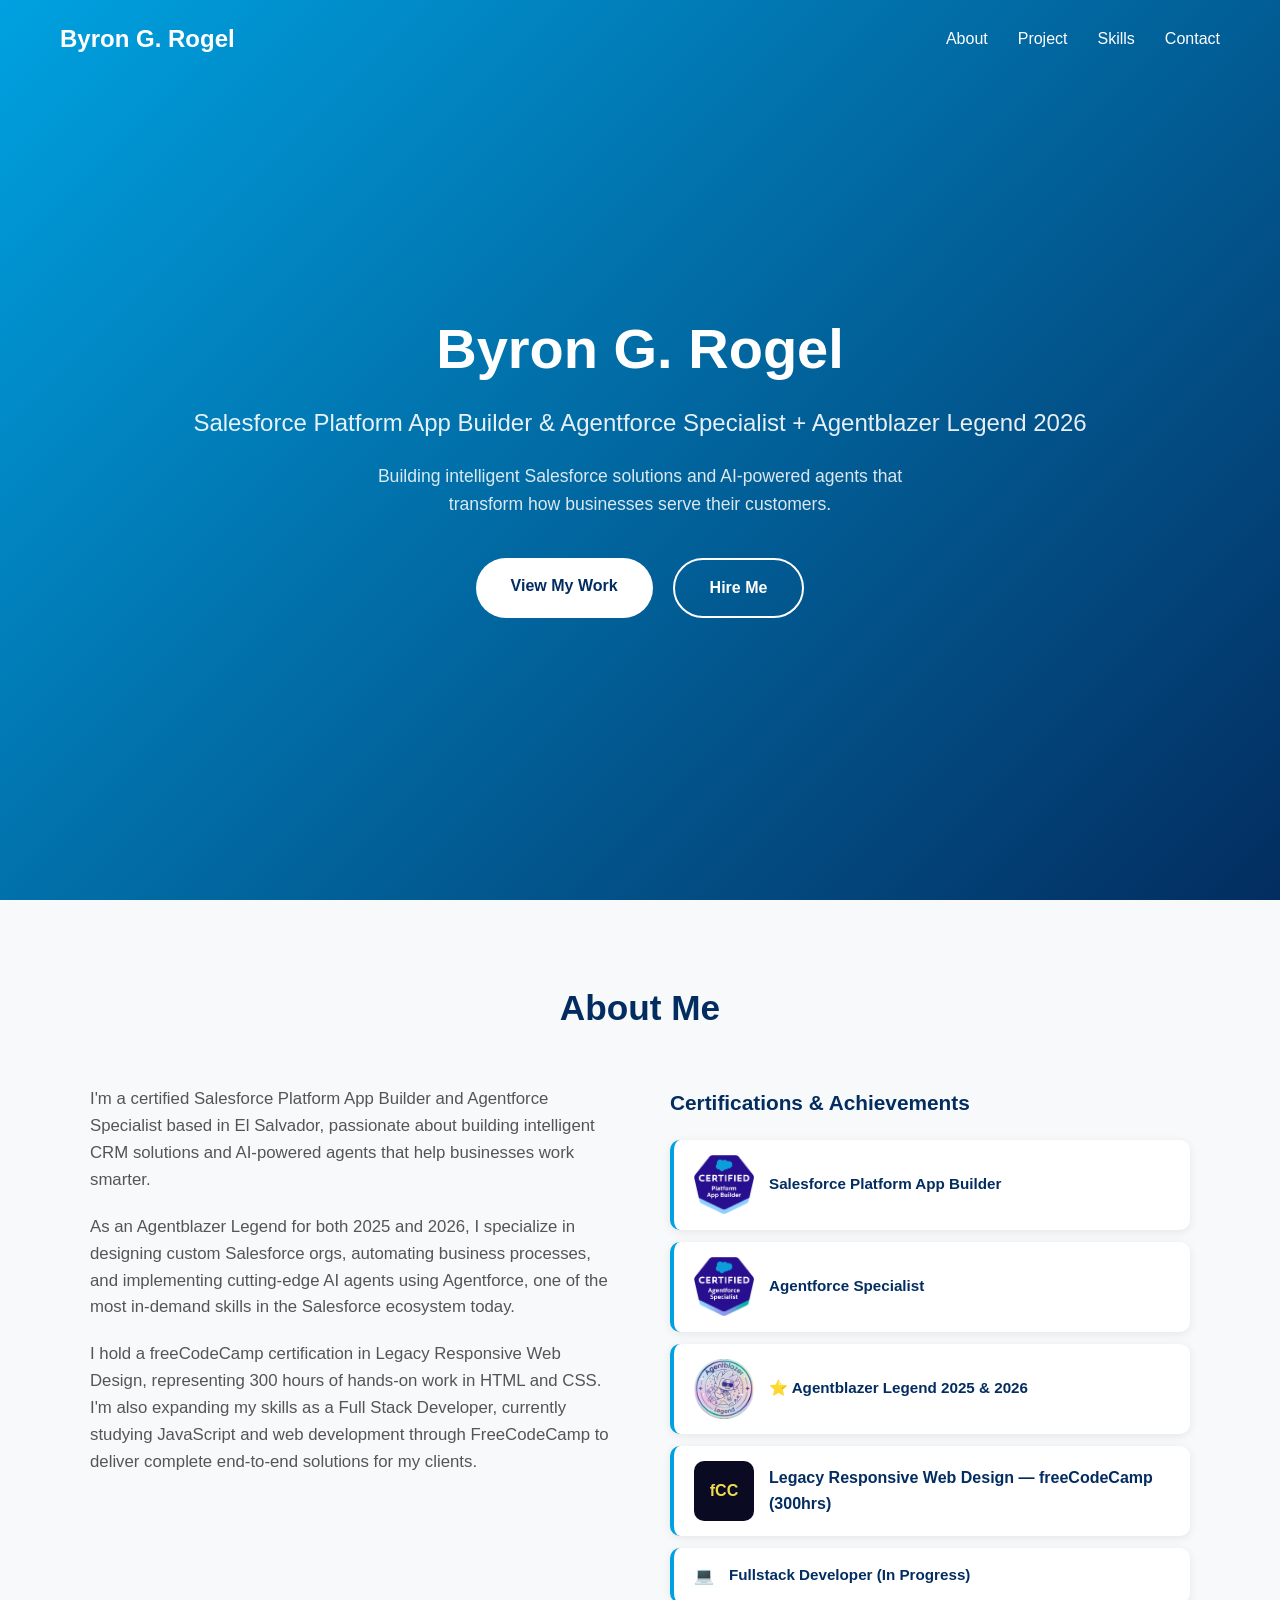
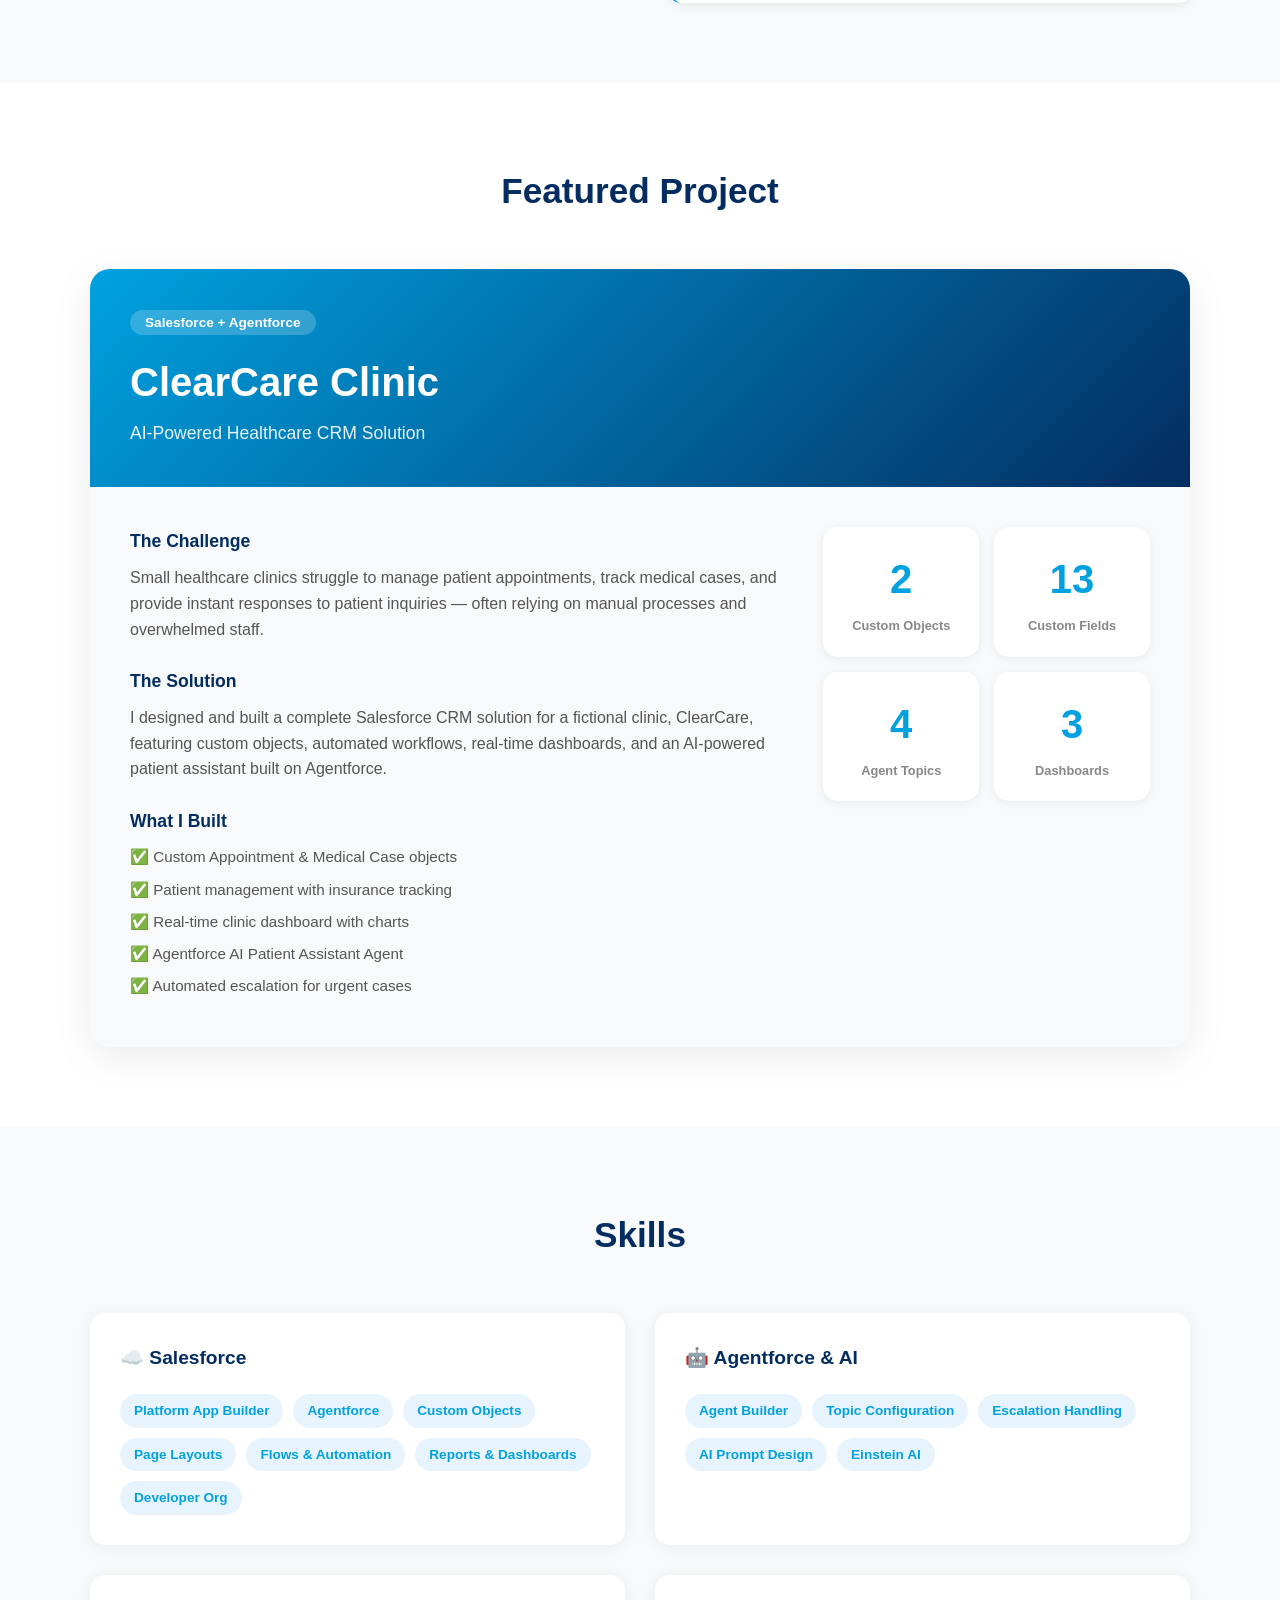
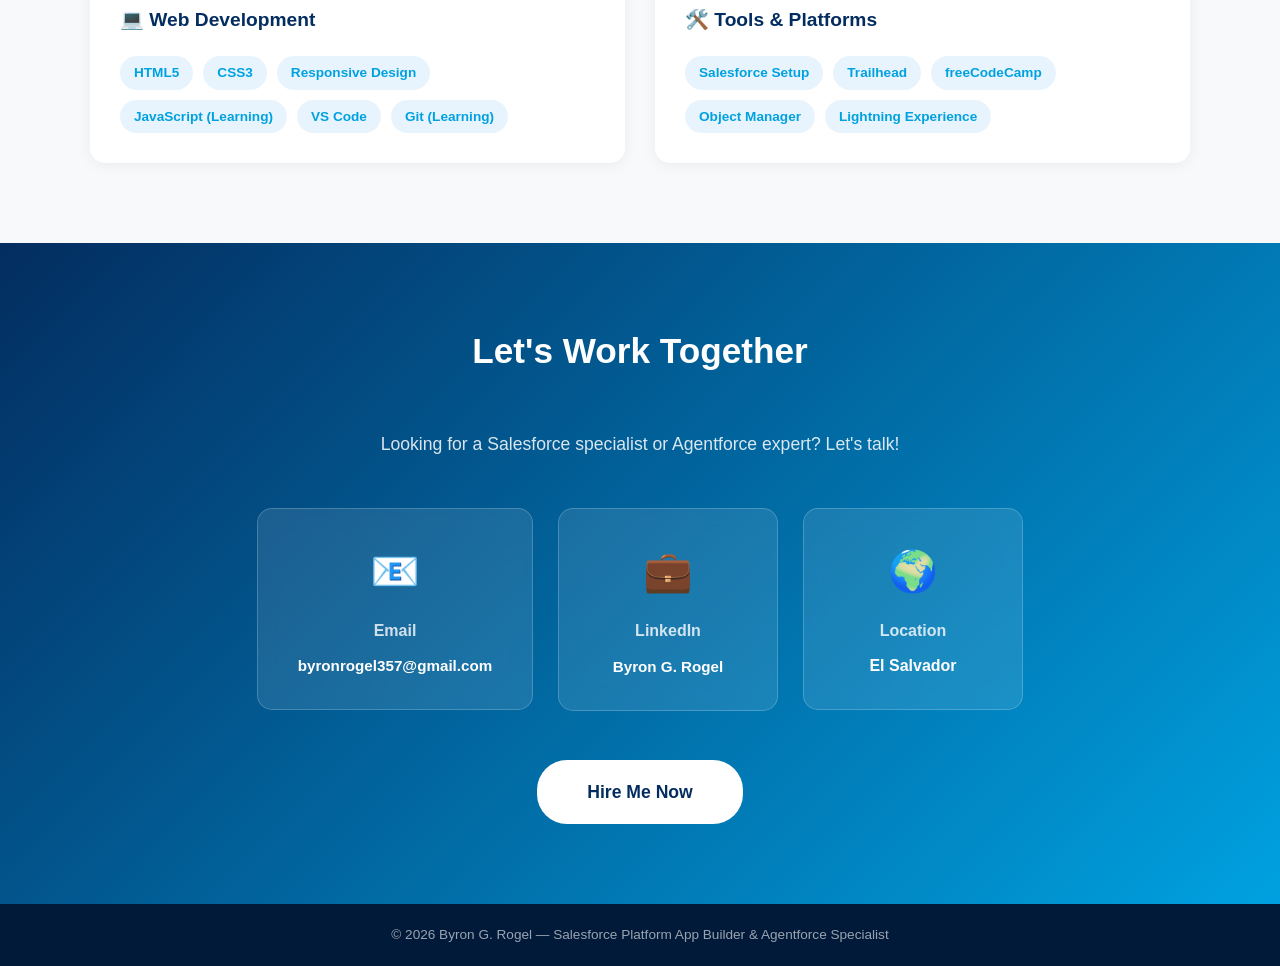
==== index.html @ 797907f8 "Add files via upload" ====
<!DOCTYPE html>
<html lang="en">
<head>
    <meta charset="UTF-8">
    <meta name="viewport" content="width=device-width, initial-scale=1.0">
    <title>Byron G. Rogel | Salesforce Platform App Builder + Agentforce Specialist</title>
    <link rel="stylesheet" href="style.css">
</head>
<body>

<!-- HERO SECTION -->
<section id="hero">
    <nav>
        <div class="logo">Byron G. Rogel</div>
        <ul>
            <li><a href="#about">About</a></li>
            <li><a href="#project">Project</a></li>
            <li><a href="#skills">Skills</a></li>
            <li><a href="#contact">Contact</a></li>
        </ul>
    </nav>
    <div class="hero-content">
        <h1>Byron G. Rogel</h1>
        <h2>Salesforce Platform App Builder & Agentforce Specialist + Agentblazer Legend 2026</h2>
        <p>Building intelligent Salesforce solutions and AI-powered agents that transform how businesses serve their customers.</p>
        <div class="hero-buttons">
            <a href="#project" class="btn-primary">View My Work</a>
            <a href="#contact" class="btn-secondary">Hire Me</a>
        </div>
    </div>
</section>

<!-- ABOUT SECTION -->
<section id="about">
    <div class="about-container">
        <h2 class="section-title">About Me</h2>
        <div class="about-content">
            <div class="about-text">
                <p>I'm a certified Salesforce Platform App Builder and Agentforce Specialist based in El Salvador, passionate about building intelligent CRM solutions and AI-powered agents that help businesses work smarter.</p>
                <p>As an Agentblazer Legend for both 2025 and 2026, I specialize in designing custom Salesforce orgs, automating business processes, and implementing cutting-edge AI agents using Agentforce, one of the most in-demand skills in the Salesforce ecosystem today.</p>
                <p>I hold a freeCodeCamp certification in Legacy Responsive Web Design, representing 300 hours of hands-on work in HTML and CSS. I'm also expanding my skills as a Full Stack Developer, currently studying JavaScript and web development through FreeCodeCamp to deliver complete end-to-end solutions for my clients.</p>
            </div>
            <div class="certifications">
                <h3>Certifications & Achievements</h3>
                <div class="cert-grid">
    <div class="cert-card">
        <img src="cert-app-builder.png" alt="Platform App Builder">
        <span>Salesforce Platform App Builder</span>
    </div>
    <div class="cert-card">
        <img src="cert-agentforce.png" alt="Agentforce Specialist">
        <span>Agentforce Specialist</span>
    </div>
    <div class="cert-card">
        <img src="agentblazer-2026.png" alt="Agentblazer Legend">
        <span>⭐ Agentblazer Legend 2025 & 2026</span>
    </div>
    <div class="cert-card">
        <div class="fcc-badge">fCC</div>
        <a href="https://freecodecamp.org/certification/byronrogel357/responsive-web-design" 
           target="_blank">
            Legacy Responsive Web Design — freeCodeCamp (300hrs)
        </a>
    </div>
    <div class="cert-card">
        💻 <span>Fullstack Developer (In Progress)</span>
    </div>
</div>
                </div>
            </div>
        </div>
    </div>
</section>

<!-- PROJECT SECTION -->
<section id="project">
    <div class="project-container">
        <h2 class="section-title">Featured Project</h2>
        <div class="project-card">
            <div class="project-header">
                <span class="project-tag">Salesforce + Agentforce</span>
                <h3>ClearCare Clinic</h3>
                <p class="project-subtitle">AI-Powered Healthcare CRM Solution</p>
            </div>
            <div class="project-content">
                <div class="project-text">
                    <h4>The Challenge</h4>
                    <p>Small healthcare clinics struggle to manage patient appointments, track medical cases, and provide instant responses to patient inquiries — often relying on manual processes and overwhelmed staff.</p>
                    <h4>The Solution</h4>
                    <p>I designed and built a complete Salesforce CRM solution for a fictional clinic, ClearCare, featuring custom objects, automated workflows, real-time dashboards, and an AI-powered patient assistant built on Agentforce.</p>
                    <h4>What I Built</h4>
                    <ul>
                        <li>✅ Custom Appointment & Medical Case objects</li>
                        <li>✅ Patient management with insurance tracking</li>
                        <li>✅ Real-time clinic dashboard with charts</li>
                        <li>✅ Agentforce AI Patient Assistant Agent</li>
                        <li>✅ Automated escalation for urgent cases</li>
                    </ul>
                </div>
                <div class="project-stats">
                    <div class="stat-card">
                        <span class="stat-number">2</span>
                        <span class="stat-label">Custom Objects</span>
                    </div>
                    <div class="stat-card">
                        <span class="stat-number">13</span>
                        <span class="stat-label">Custom Fields</span>
                    </div>
                    <div class="stat-card">
                        <span class="stat-number">4</span>
                        <span class="stat-label">Agent Topics</span>
                    </div>
                    <div class="stat-card">
                        <span class="stat-number">3</span>
                        <span class="stat-label">Dashboards</span>
                    </div>
                </div>
            </div>
        </div>
    </div>
</section>

<!-- SKILLS SECTION -->
<section id="skills">
    <div class="skills-container">
        <h2 class="section-title">Skills</h2>
        <div class="skills-grid">

            <div class="skill-category">
                <h3>☁️ Salesforce</h3>
                <div class="skill-tags">
                    <span class="skill-tag">Platform App Builder</span>
                    <span class="skill-tag">Agentforce</span>
                    <span class="skill-tag">Custom Objects</span>
                    <span class="skill-tag">Page Layouts</span>
                    <span class="skill-tag">Flows & Automation</span>
                    <span class="skill-tag">Reports & Dashboards</span>
                    <span class="skill-tag">Developer Org</span>
                </div>
            </div>

            <div class="skill-category">
                <h3>🤖 Agentforce & AI</h3>
                <div class="skill-tags">
                    <span class="skill-tag">Agent Builder</span>
                    <span class="skill-tag">Topic Configuration</span>
                    <span class="skill-tag">Escalation Handling</span>
                    <span class="skill-tag">AI Prompt Design</span>
                    <span class="skill-tag">Einstein AI</span>
                </div>
            </div>

            <div class="skill-category">
                <h3>💻 Web Development</h3>
                <div class="skill-tags">
                    <span class="skill-tag">HTML5</span>
                    <span class="skill-tag">CSS3</span>
                    <span class="skill-tag">Responsive Design</span>
                    <span class="skill-tag">JavaScript (Learning)</span>
                    <span class="skill-tag">VS Code</span>
                    <span class="skill-tag">Git (Learning)</span>
                </div>
            </div>

            <div class="skill-category">
                <h3>🛠️ Tools & Platforms</h3>
                <div class="skill-tags">
                    <span class="skill-tag">Salesforce Setup</span>
                    <span class="skill-tag">Trailhead</span>
                    <span class="skill-tag">freeCodeCamp</span>
                    <span class="skill-tag">Object Manager</span>
                    <span class="skill-tag">Lightning Experience</span>
                </div>
            </div>

        </div>
    </div>
</section>

<!-- CONTACT SECTION -->
<section id="contact">
    <div class="contact-container">
        <h2 class="section-title" style="color: white;">Let's Work Together</h2>
        <p class="contact-subtitle">Looking for a Salesforce specialist or Agentforce expert? Let's talk!</p>
        <div class="contact-cards">

            <div class="contact-card">
                <div class="contact-icon">📧</div>
                <h3>Email</h3>
                <a href="mailto:byronrogel357@gmail.com">byronrogel357@gmail.com</a>
            </div>

            <div class="contact-card">
                <div class="contact-icon">💼</div>
                <h3>LinkedIn</h3>
                <a href="https://www.linkedin.com/in/byron-r-0b7a44190" target="_blank">Byron G. Rogel</a>
            </div>

            <div class="contact-card">
                <div class="contact-icon">🌍</div>
                <h3>Location</h3>
                <p>El Salvador</p>
            </div>

        </div>
        <a href="mailto:byronrogel357@gmail.com" class="contact-btn">Hire Me Now</a>
    </div>
</section>

<!-- FOOTER -->
<footer>
    <p>© 2026 Byron G. Rogel — Salesforce Platform App Builder & Agentforce Specialist</p>
</footer>

</body>
</html>
---- style.css ----
* {
            margin: 0;
            padding: 0;
            box-sizing: border-box;
        }
        body {
            font-family: 'Segoe UI', Tahoma, Geneva, Verdana, sans-serif;
            color: #333;
            line-height: 1.6;
        }
        /* HERO */
        #hero {
            background: linear-gradient(135deg, #00A1E0 0%, #032D60 100%);
            min-height: 100vh;
            color: white;
        }
        nav {
            display: flex;
            justify-content: space-between;
            align-items: center;
            padding: 20px 60px;
        }
        .logo {
            font-size: 1.5rem;
            font-weight: 700;
            color: white;
        }
        nav ul {
            display: flex;
            list-style: none;
            gap: 30px;
        }
        nav ul a {
            color: white;
            text-decoration: none;
            font-weight: 500;
            transition: opacity 0.3s;
        }
        nav ul a:hover {
            opacity: 0.7;
        }
        .hero-content {
            display: flex;
            flex-direction: column;
            align-items: center;
            justify-content: center;
            min-height: 85vh;
            text-align: center;
            padding: 0 20px;
        }
        .hero-content h1 {
            font-size: 3.5rem;
            font-weight: 800;
            margin-bottom: 10px;
        }
        .hero-content h2 {
            font-size: 1.5rem;
            font-weight: 400;
            margin-bottom: 20px;
            opacity: 0.9;
        }
        .hero-content p {
            font-size: 1.1rem;
            max-width: 600px;
            margin-bottom: 40px;
            opacity: 0.85;
        }
        .hero-buttons {
            display: flex;
            gap: 20px;
        }
        .btn-primary {
            background: white;
            color: #032D60;
            padding: 15px 35px;
            border-radius: 30px;
            text-decoration: none;
            font-weight: 700;
            transition: transform 0.3s;
        }
        .btn-primary:hover {
            transform: scale(1.05);
        }
        .btn-secondary {
            background: transparent;
            color: white;
            padding: 15px 35px;
            border-radius: 30px;
            text-decoration: none;
            font-weight: 700;
            border: 2px solid white;
            transition: transform 0.3s;
        }
        .btn-secondary:hover {
            transform: scale(1.05);
        }

        /* ABOUT */
        #about {
            padding: 80px 60px;
            background: #f8f9fa;
        }
        .section-title {
            font-size: 2.2rem;
            font-weight: 800;
            color: #032D60;
            text-align: center;
            margin-bottom: 50px;
        }
        .about-content {
            display: flex;
            gap: 60px;
            max-width: 1100px;
            margin: 0 auto;
        }
        .about-text {
            flex: 1;
        }
        .about-text p {
            margin-bottom: 20px;
            font-size: 1.05rem;
            color: #555;
        }
        .certifications {
            flex: 1;
        }
        .certifications h3 {
            font-size: 1.3rem;
            color: #032D60;
            margin-bottom: 20px;
            font-weight: 700;
        }
        .cert-grid {
            display: flex;
            flex-direction: column;
            gap: 12px;
        }
        .cert-card {
            background: white;
            padding: 15px 20px;
            border-radius: 10px;
            font-weight: 600;
            color: #032D60;
            box-shadow: 0 2px 10px rgba(0,0,0,0.08);
            border-left: 4px solid #00A1E0;
            display: flex;
            align-items: center;
            gap: 15px;
        }
        .cert-card img {
            width: 60px;
            height: 60px;
            object-fit: contain;
        }
        .cert-card span {
            font-size: 0.95rem;
        }

        .fcc-badge {
            background: #0a0a23;
            color: #f0db4f;
            font-weight: 900;
            font-size: 1rem;
            width: 60px;
            height: 60px;
            border-radius: 10px;
            display: flex;
            align-items: center;
            justify-content: center;
            flex-shrink: 0;
        }
        .cert-card a {
            color: #032D60;
            font-weight: 600;
            text-decoration: none;
        }
        .cert-card a:hover {
            color: #00A1E0;
            text-decoration: underline;
        }

        /* PROJECT */
        #project {
            padding: 80px 60px;
            background: white;
        }
        .project-container {
            max-width: 1100px;
            margin: 0 auto;
        }
        .project-card {
            background: #f8f9fa;
            border-radius: 20px;
            overflow: hidden;
            box-shadow: 0 10px 40px rgba(0,0,0,0.08);
        }
        .project-header {
            background: linear-gradient(135deg, #00A1E0 0%, #032D60 100%);
            padding: 40px;
            color: white;
        }
        .project-tag {
            background: rgba(255,255,255,0.2);
            padding: 5px 15px;
            border-radius: 20px;
            font-size: 0.85rem;
            font-weight: 600;
        }
        .project-header h3 {
            font-size: 2.5rem;
            font-weight: 800;
            margin-top: 15px;
        }
        .project-subtitle {
            font-size: 1.1rem;
            opacity: 0.9;
            margin-top: 5px;
        }
        .project-content {
            display: flex;
            gap: 40px;
            padding: 40px;
        }
        .project-text {
            flex: 2;
        }
        .project-text h4 {
            color: #032D60;
            font-size: 1.1rem;
            font-weight: 700;
            margin-bottom: 10px;
            margin-top: 25px;
        }
        .project-text h4:first-child {
            margin-top: 0;
        }
        .project-text p {
            color: #555;
            margin-bottom: 10px;
        }
        .project-text ul {
            list-style: none;
            padding: 0;
        }
        .project-text ul li {
            color: #555;
            margin-bottom: 8px;
            font-size: 0.95rem;
        }
        .project-stats {
            flex: 1;
            display: grid;
            grid-template-columns: 1fr 1fr;
            gap: 15px;
            align-content: start;
        }
        .stat-card {
            background: white;
            border-radius: 15px;
            padding: 20px;
            text-align: center;
            box-shadow: 0 2px 10px rgba(0,0,0,0.06);
            display: flex;
            flex-direction: column;
        }
        .stat-number {
            font-size: 2.5rem;
            font-weight: 800;
            color: #00A1E0;
        }
        .stat-label {
            font-size: 0.8rem;
            color: #888;
            font-weight: 600;
            margin-top: 5px;
        }

        /* SKILLS */
#skills {
    padding: 80px 60px;
    background: #f8f9fa;
}
.skills-container {
    max-width: 1100px;
    margin: 0 auto;
}
.skills-grid {
    display: grid;
    grid-template-columns: 1fr 1fr;
    gap: 30px;
}
.skill-category {
    background: white;
    border-radius: 15px;
    padding: 30px;
    box-shadow: 0 2px 15px rgba(0,0,0,0.06);
}
.skill-category h3 {
    font-size: 1.2rem;
    color: #032D60;
    font-weight: 700;
    margin-bottom: 20px;
}
.skill-tags {
    display: flex;
    flex-wrap: wrap;
    gap: 10px;
}
.skill-tag {
    background: #e8f4fd;
    color: #00A1E0;
    padding: 6px 14px;
    border-radius: 20px;
    font-size: 0.85rem;
    font-weight: 600;
}

/* CONTACT */
#contact {
    padding: 80px 60px;
    background: linear-gradient(135deg, #032D60 0%, #00A1E0 100%);
    text-align: center;
}
.contact-container {
    max-width: 900px;
    margin: 0 auto;
}
.contact-subtitle {
    color: rgba(255,255,255,0.85);
    font-size: 1.1rem;
    margin-bottom: 50px;
}
.contact-cards {
    display: flex;
    gap: 25px;
    justify-content: center;
    margin-bottom: 50px;
    flex-wrap: wrap;
}
.contact-card {
    background: rgba(255,255,255,0.1);
    border-radius: 15px;
    padding: 30px 40px;
    color: white;
    min-width: 220px;
    backdrop-filter: blur(10px);
    border: 1px solid rgba(255,255,255,0.2);
}
.contact-icon {
    font-size: 2.5rem;
    margin-bottom: 15px;
}
.contact-card h3 {
    font-size: 1rem;
    font-weight: 700;
    margin-bottom: 10px;
    opacity: 0.8;
}
.contact-card a {
    color: white;
    text-decoration: none;
    font-weight: 600;
    font-size: 0.95rem;
}
.contact-card a:hover {
    text-decoration: underline;
}
.contact-card p {
    color: white;
    font-weight: 600;
}
.contact-btn {
    background: white;
    color: #032D60;
    padding: 18px 50px;
    border-radius: 30px;
    text-decoration: none;
    font-weight: 800;
    font-size: 1.1rem;
    transition: transform 0.3s;
    display: inline-block;
}
.contact-btn:hover {
    transform: scale(1.05);
}

/* FOOTER */
footer {
    background: #021a3a;
    color: rgba(255,255,255,0.6);
    text-align: center;
    padding: 20px;
    font-size: 0.85rem;
}
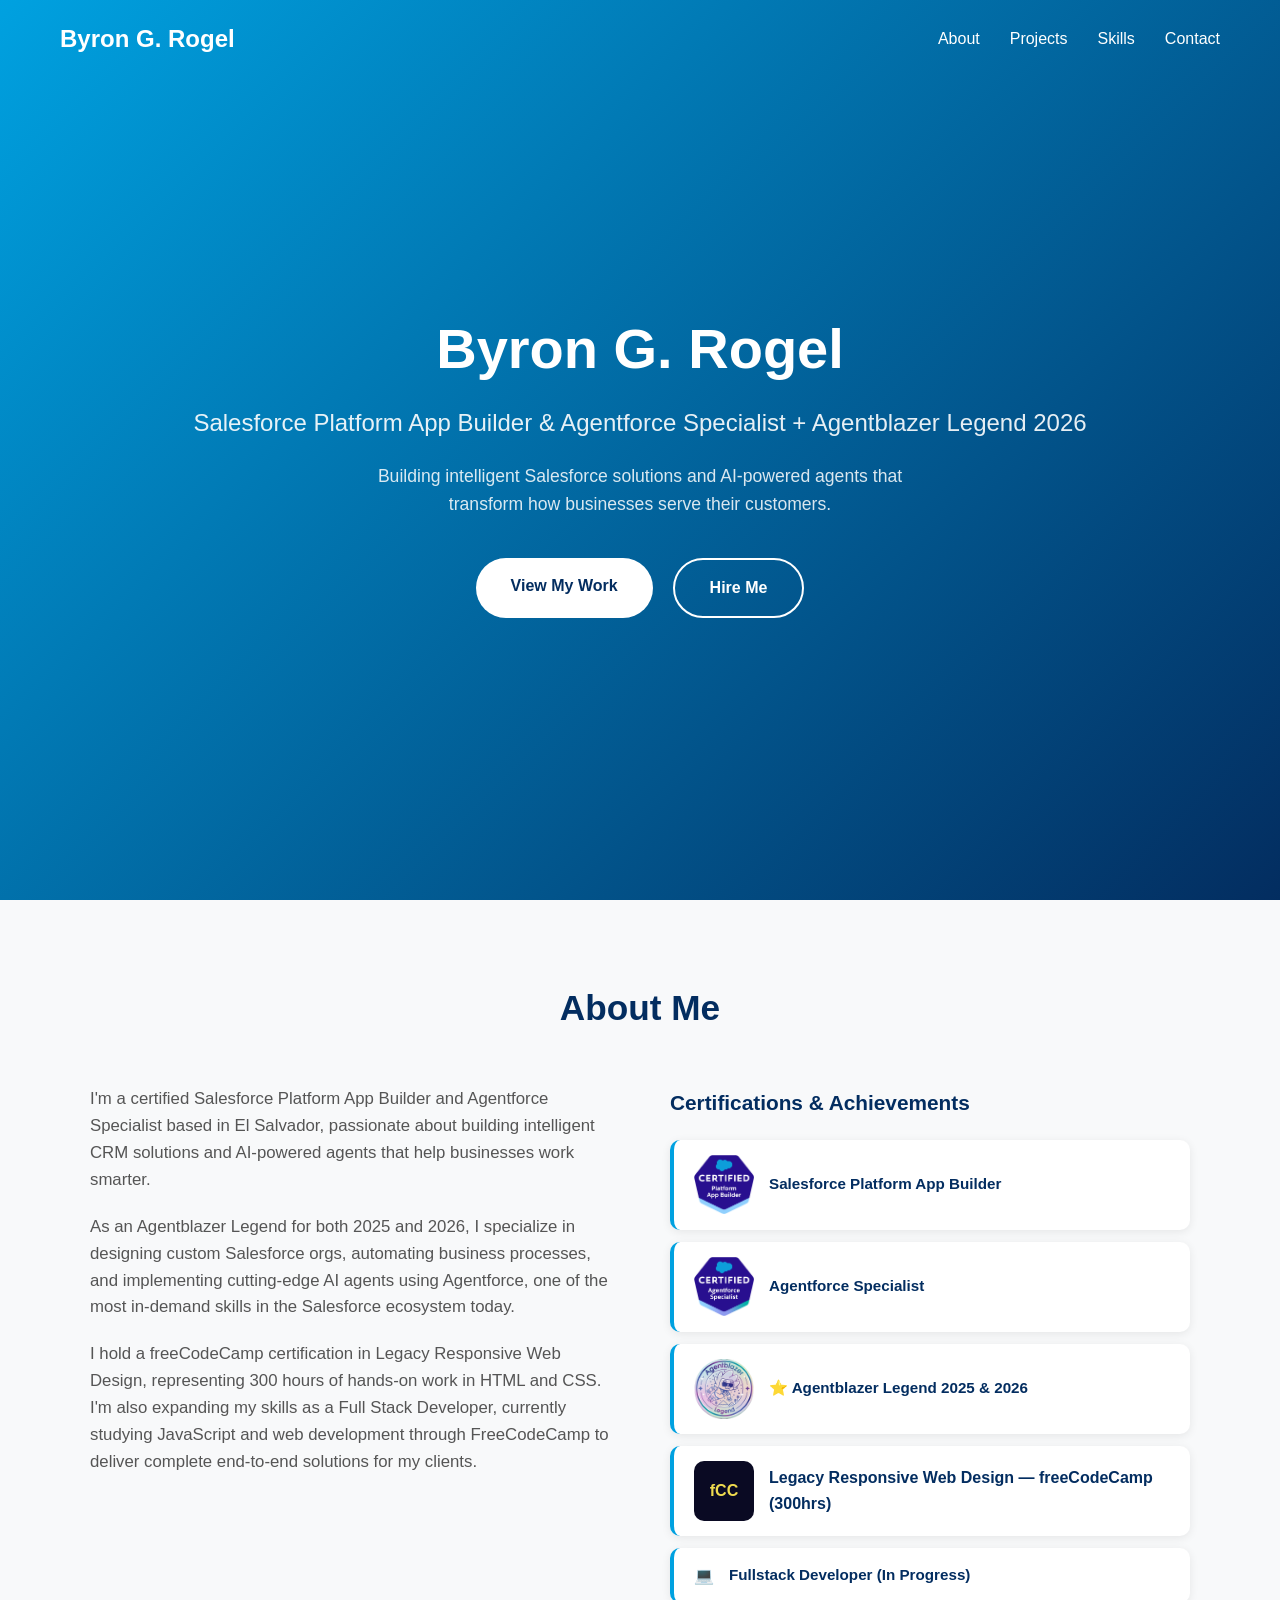
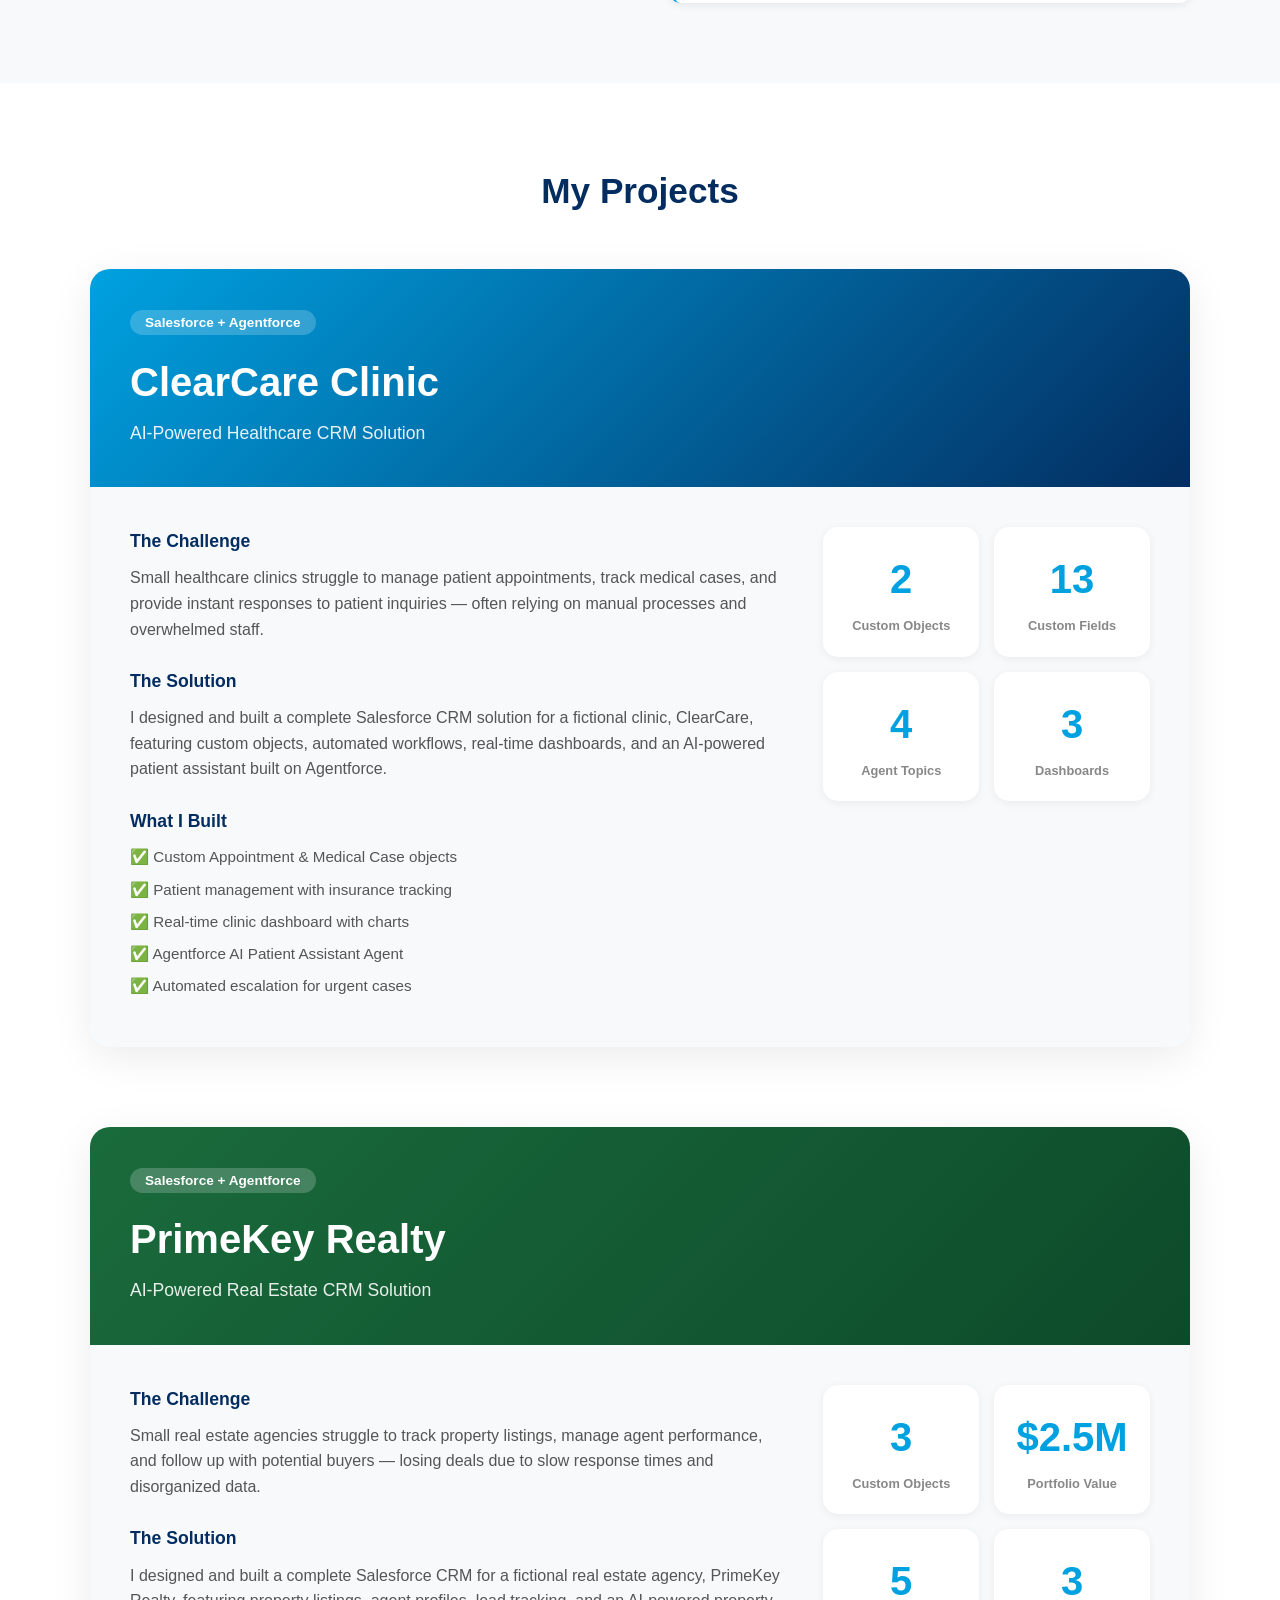
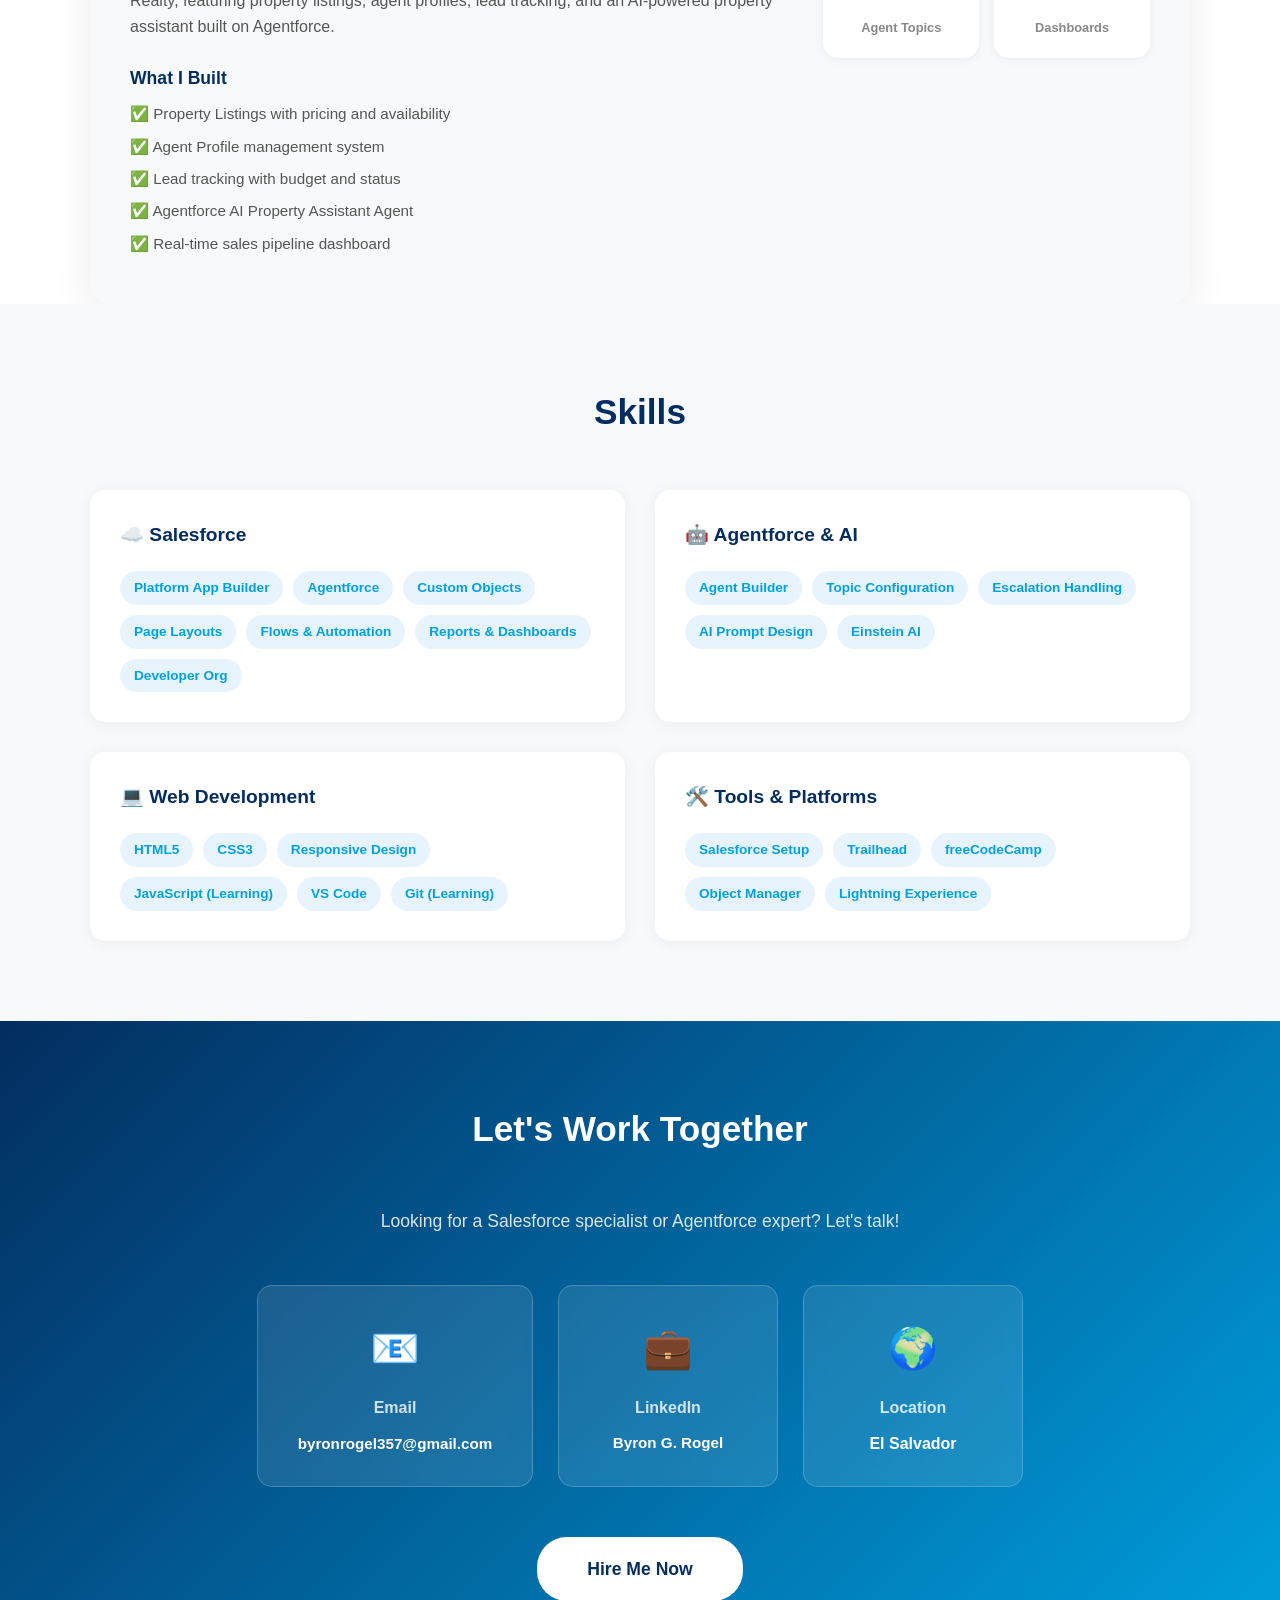
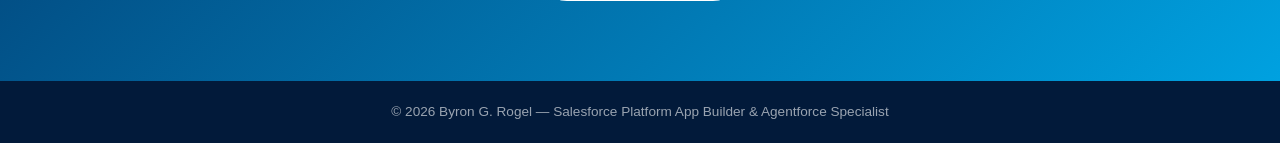
==== commit c09a3f73: "Fixed mobile responsive desigh and added PrimeKey Realty" ====
--- a/index.html
+++ b/index.html
@@ -1,216 +1,266 @@
-<!DOCTYPE html>
-<html lang="en">
-<head>
-    <meta charset="UTF-8">
-    <meta name="viewport" content="width=device-width, initial-scale=1.0">
-    <title>Byron G. Rogel | Salesforce Platform App Builder + Agentforce Specialist</title>
-    <link rel="stylesheet" href="style.css">
-</head>
-<body>
-
-<!-- HERO SECTION -->
-<section id="hero">
-    <nav>
-        <div class="logo">Byron G. Rogel</div>
-        <ul>
-            <li><a href="#about">About</a></li>
-            <li><a href="#project">Project</a></li>
-            <li><a href="#skills">Skills</a></li>
-            <li><a href="#contact">Contact</a></li>
-        </ul>
-    </nav>
-    <div class="hero-content">
-        <h1>Byron G. Rogel</h1>
-        <h2>Salesforce Platform App Builder & Agentforce Specialist + Agentblazer Legend 2026</h2>
-        <p>Building intelligent Salesforce solutions and AI-powered agents that transform how businesses serve their customers.</p>
-        <div class="hero-buttons">
-            <a href="#project" class="btn-primary">View My Work</a>
-            <a href="#contact" class="btn-secondary">Hire Me</a>
-        </div>
-    </div>
-</section>
-
-<!-- ABOUT SECTION -->
-<section id="about">
-    <div class="about-container">
-        <h2 class="section-title">About Me</h2>
-        <div class="about-content">
-            <div class="about-text">
-                <p>I'm a certified Salesforce Platform App Builder and Agentforce Specialist based in El Salvador, passionate about building intelligent CRM solutions and AI-powered agents that help businesses work smarter.</p>
-                <p>As an Agentblazer Legend for both 2025 and 2026, I specialize in designing custom Salesforce orgs, automating business processes, and implementing cutting-edge AI agents using Agentforce, one of the most in-demand skills in the Salesforce ecosystem today.</p>
-                <p>I hold a freeCodeCamp certification in Legacy Responsive Web Design, representing 300 hours of hands-on work in HTML and CSS. I'm also expanding my skills as a Full Stack Developer, currently studying JavaScript and web development through FreeCodeCamp to deliver complete end-to-end solutions for my clients.</p>
-            </div>
-            <div class="certifications">
-                <h3>Certifications & Achievements</h3>
-                <div class="cert-grid">
-    <div class="cert-card">
-        <img src="cert-app-builder.png" alt="Platform App Builder">
-        <span>Salesforce Platform App Builder</span>
-    </div>
-    <div class="cert-card">
-        <img src="cert-agentforce.png" alt="Agentforce Specialist">
-        <span>Agentforce Specialist</span>
-    </div>
-    <div class="cert-card">
-        <img src="agentblazer-2026.png" alt="Agentblazer Legend">
-        <span>⭐ Agentblazer Legend 2025 & 2026</span>
-    </div>
-    <div class="cert-card">
-        <div class="fcc-badge">fCC</div>
-        <a href="https://freecodecamp.org/certification/byronrogel357/responsive-web-design" 
-           target="_blank">
-            Legacy Responsive Web Design — freeCodeCamp (300hrs)
-        </a>
-    </div>
-    <div class="cert-card">
-        💻 <span>Fullstack Developer (In Progress)</span>
-    </div>
-</div>
-                </div>
-            </div>
-        </div>
-    </div>
-</section>
-
-<!-- PROJECT SECTION -->
-<section id="project">
-    <div class="project-container">
-        <h2 class="section-title">Featured Project</h2>
-        <div class="project-card">
-            <div class="project-header">
-                <span class="project-tag">Salesforce + Agentforce</span>
-                <h3>ClearCare Clinic</h3>
-                <p class="project-subtitle">AI-Powered Healthcare CRM Solution</p>
-            </div>
-            <div class="project-content">
-                <div class="project-text">
-                    <h4>The Challenge</h4>
-                    <p>Small healthcare clinics struggle to manage patient appointments, track medical cases, and provide instant responses to patient inquiries — often relying on manual processes and overwhelmed staff.</p>
-                    <h4>The Solution</h4>
-                    <p>I designed and built a complete Salesforce CRM solution for a fictional clinic, ClearCare, featuring custom objects, automated workflows, real-time dashboards, and an AI-powered patient assistant built on Agentforce.</p>
-                    <h4>What I Built</h4>
-                    <ul>
-                        <li>✅ Custom Appointment & Medical Case objects</li>
-                        <li>✅ Patient management with insurance tracking</li>
-                        <li>✅ Real-time clinic dashboard with charts</li>
-                        <li>✅ Agentforce AI Patient Assistant Agent</li>
-                        <li>✅ Automated escalation for urgent cases</li>
-                    </ul>
-                </div>
-                <div class="project-stats">
-                    <div class="stat-card">
-                        <span class="stat-number">2</span>
-                        <span class="stat-label">Custom Objects</span>
-                    </div>
-                    <div class="stat-card">
-                        <span class="stat-number">13</span>
-                        <span class="stat-label">Custom Fields</span>
-                    </div>
-                    <div class="stat-card">
-                        <span class="stat-number">4</span>
-                        <span class="stat-label">Agent Topics</span>
-                    </div>
-                    <div class="stat-card">
-                        <span class="stat-number">3</span>
-                        <span class="stat-label">Dashboards</span>
-                    </div>
-                </div>
-            </div>
-        </div>
-    </div>
-</section>
-
-<!-- SKILLS SECTION -->
-<section id="skills">
-    <div class="skills-container">
-        <h2 class="section-title">Skills</h2>
-        <div class="skills-grid">
-
-            <div class="skill-category">
-                <h3>☁️ Salesforce</h3>
-                <div class="skill-tags">
-                    <span class="skill-tag">Platform App Builder</span>
-                    <span class="skill-tag">Agentforce</span>
-                    <span class="skill-tag">Custom Objects</span>
-                    <span class="skill-tag">Page Layouts</span>
-                    <span class="skill-tag">Flows & Automation</span>
-                    <span class="skill-tag">Reports & Dashboards</span>
-                    <span class="skill-tag">Developer Org</span>
-                </div>
-            </div>
-
-            <div class="skill-category">
-                <h3>🤖 Agentforce & AI</h3>
-                <div class="skill-tags">
-                    <span class="skill-tag">Agent Builder</span>
-                    <span class="skill-tag">Topic Configuration</span>
-                    <span class="skill-tag">Escalation Handling</span>
-                    <span class="skill-tag">AI Prompt Design</span>
-                    <span class="skill-tag">Einstein AI</span>
-                </div>
-            </div>
-
-            <div class="skill-category">
-                <h3>💻 Web Development</h3>
-                <div class="skill-tags">
-                    <span class="skill-tag">HTML5</span>
-                    <span class="skill-tag">CSS3</span>
-                    <span class="skill-tag">Responsive Design</span>
-                    <span class="skill-tag">JavaScript (Learning)</span>
-                    <span class="skill-tag">VS Code</span>
-                    <span class="skill-tag">Git (Learning)</span>
-                </div>
-            </div>
-
-            <div class="skill-category">
-                <h3>🛠️ Tools & Platforms</h3>
-                <div class="skill-tags">
-                    <span class="skill-tag">Salesforce Setup</span>
-                    <span class="skill-tag">Trailhead</span>
-                    <span class="skill-tag">freeCodeCamp</span>
-                    <span class="skill-tag">Object Manager</span>
-                    <span class="skill-tag">Lightning Experience</span>
-                </div>
-            </div>
-
-        </div>
-    </div>
-</section>
-
-<!-- CONTACT SECTION -->
-<section id="contact">
-    <div class="contact-container">
-        <h2 class="section-title" style="color: white;">Let's Work Together</h2>
-        <p class="contact-subtitle">Looking for a Salesforce specialist or Agentforce expert? Let's talk!</p>
-        <div class="contact-cards">
-
-            <div class="contact-card">
-                <div class="contact-icon">📧</div>
-                <h3>Email</h3>
-                <a href="mailto:byronrogel357@gmail.com">byronrogel357@gmail.com</a>
-            </div>
-
-            <div class="contact-card">
-                <div class="contact-icon">💼</div>
-                <h3>LinkedIn</h3>
-                <a href="https://www.linkedin.com/in/byron-r-0b7a44190" target="_blank">Byron G. Rogel</a>
-            </div>
-
-            <div class="contact-card">
-                <div class="contact-icon">🌍</div>
-                <h3>Location</h3>
-                <p>El Salvador</p>
-            </div>
-
-        </div>
-        <a href="mailto:byronrogel357@gmail.com" class="contact-btn">Hire Me Now</a>
-    </div>
-</section>
-
-<!-- FOOTER -->
-<footer>
-    <p>© 2026 Byron G. Rogel — Salesforce Platform App Builder & Agentforce Specialist</p>
-</footer>
-
-</body>
+<!DOCTYPE html>
+<html lang="en">
+<head>
+    <meta charset="UTF-8">
+    <meta name="viewport" content="width=device-width, initial-scale=1.0">
+    <title>Byron G. Rogel | Salesforce Platform App Builder + Agentforce Specialist</title>
+    <link rel="stylesheet" href="style.css">
+</head>
+<body>
+
+<!-- HERO SECTION -->
+<section id="hero">
+    <nav>
+        <div class="logo">Byron G. Rogel</div>
+        <ul>
+            <li><a href="#about">About</a></li>
+            <li><a href="#project">Projects</a></li>
+            <li><a href="#skills">Skills</a></li>
+            <li><a href="#contact">Contact</a></li>
+        </ul>
+    </nav>
+    <div class="hero-content">
+        <h1>Byron G. Rogel</h1>
+        <h2>Salesforce Platform App Builder & Agentforce Specialist + Agentblazer Legend 2026</h2>
+        <p>Building intelligent Salesforce solutions and AI-powered agents that transform how businesses serve their customers.</p>
+        <div class="hero-buttons">
+            <a href="#project" class="btn-primary">View My Work</a>
+            <a href="#contact" class="btn-secondary">Hire Me</a>
+        </div>
+    </div>
+</section>
+
+<!-- ABOUT SECTION -->
+<section id="about">
+    <div class="about-container">
+        <h2 class="section-title">About Me</h2>
+        <div class="about-content">
+            <div class="about-text">
+                <p>I'm a certified Salesforce Platform App Builder and Agentforce Specialist based in El Salvador, passionate about building intelligent CRM solutions and AI-powered agents that help businesses work smarter.</p>
+                <p>As an Agentblazer Legend for both 2025 and 2026, I specialize in designing custom Salesforce orgs, automating business processes, and implementing cutting-edge AI agents using Agentforce, one of the most in-demand skills in the Salesforce ecosystem today.</p>
+                <p>I hold a freeCodeCamp certification in Legacy Responsive Web Design, representing 300 hours of hands-on work in HTML and CSS. I'm also expanding my skills as a Full Stack Developer, currently studying JavaScript and web development through FreeCodeCamp to deliver complete end-to-end solutions for my clients.</p>
+            </div>
+            <div class="certifications">
+                <h3>Certifications & Achievements</h3>
+                <div class="cert-grid">
+    <div class="cert-card">
+        <img src="cert-app-builder.png" alt="Platform App Builder">
+        <span>Salesforce Platform App Builder</span>
+    </div>
+    <div class="cert-card">
+        <img src="cert-agentforce.png" alt="Agentforce Specialist">
+        <span>Agentforce Specialist</span>
+    </div>
+    <div class="cert-card">
+        <img src="agentblazer-2026.png" alt="Agentblazer Legend">
+        <span>⭐ Agentblazer Legend 2025 & 2026</span>
+    </div>
+    <div class="cert-card">
+        <div class="fcc-badge">fCC</div>
+        <a href="https://freecodecamp.org/certification/byronrogel357/responsive-web-design" 
+           target="_blank">
+            Legacy Responsive Web Design — freeCodeCamp (300hrs)
+        </a>
+    </div>
+    <div class="cert-card">
+        💻 <span>Fullstack Developer (In Progress)</span>
+    </div>
+</div>
+                </div>
+            </div>
+        </div>
+    </div>
+</section>
+
+<!-- PROJECT SECTION -->
+<section id="project">
+    <div class="project-container">
+        <h2 class="section-title">My Projects</h2>
+        <div class="project-card">
+            <div class="project-header">
+                <span class="project-tag">Salesforce + Agentforce</span>
+                <h3>ClearCare Clinic</h3>
+                <p class="project-subtitle">AI-Powered Healthcare CRM Solution</p>
+            </div>
+            <div class="project-content">
+                <div class="project-text">
+                    <h4>The Challenge</h4>
+                    <p>Small healthcare clinics struggle to manage patient appointments, track medical cases, and provide instant responses to patient inquiries — often relying on manual processes and overwhelmed staff.</p>
+                    <h4>The Solution</h4>
+                    <p>I designed and built a complete Salesforce CRM solution for a fictional clinic, ClearCare, featuring custom objects, automated workflows, real-time dashboards, and an AI-powered patient assistant built on Agentforce.</p>
+                    <h4>What I Built</h4>
+                    <ul>
+                        <li>✅ Custom Appointment & Medical Case objects</li>
+                        <li>✅ Patient management with insurance tracking</li>
+                        <li>✅ Real-time clinic dashboard with charts</li>
+                        <li>✅ Agentforce AI Patient Assistant Agent</li>
+                        <li>✅ Automated escalation for urgent cases</li>
+                    </ul>
+                </div>
+                <div class="project-stats">
+                    <div class="stat-card">
+                        <span class="stat-number">2</span>
+                        <span class="stat-label">Custom Objects</span>
+                    </div>
+                    <div class="stat-card">
+                        <span class="stat-number">13</span>
+                        <span class="stat-label">Custom Fields</span>
+                    </div>
+                    <div class="stat-card">
+                        <span class="stat-number">4</span>
+                        <span class="stat-label">Agent Topics</span>
+                    </div>
+                    <div class="stat-card">
+                        <span class="stat-number">3</span>
+                        <span class="stat-label">Dashboards</span>
+                    </div>
+                </div>
+            </div>
+        </div>
+</section>
+
+<!-- PRIMEKEY REALTY PROJECT -->
+<!-- PRIMEKEY REALTY PROJECT -->
+<section id="project2">
+<div class="project-container">
+<div class="project-card">
+    <div class="project-header" style="background: linear-gradient(135deg, #1a6b3c 0%, #0d4a2a 100%);">
+        <span class="project-tag">Salesforce + Agentforce</span>
+        <h3>PrimeKey Realty</h3>
+        <p class="project-subtitle">AI-Powered Real Estate CRM Solution</p>
+    </div>
+    <div class="project-content">
+        <div class="project-text">
+            <h4>The Challenge</h4>
+            <p>Small real estate agencies struggle to track property listings, manage agent performance, and follow up with potential buyers — losing deals due to slow response times and disorganized data.</p>
+            <h4>The Solution</h4>
+            <p>I designed and built a complete Salesforce CRM for a fictional real estate agency, PrimeKey Realty, featuring property listings, agent profiles, lead tracking, and an AI-powered property assistant built on Agentforce.</p>
+            <h4>What I Built</h4>
+            <ul>
+                <li>✅ Property Listings with pricing and availability</li>
+                <li>✅ Agent Profile management system</li>
+                <li>✅ Lead tracking with budget and status</li>
+                <li>✅ Agentforce AI Property Assistant Agent</li>
+                <li>✅ Real-time sales pipeline dashboard</li>
+            </ul>
+        </div>
+        <div class="project-stats">
+            <div class="stat-card">
+                <span class="stat-number">3</span>
+                <span class="stat-label">Custom Objects</span>
+            </div>
+            <div class="stat-card">
+                <span class="stat-number">$2.5M</span>
+                <span class="stat-label">Portfolio Value</span>
+            </div>
+            <div class="stat-card">
+                <span class="stat-number">5</span>
+                <span class="stat-label">Agent Topics</span>
+            </div>
+            <div class="stat-card">
+                <span class="stat-number">3</span>
+                <span class="stat-label">Dashboards</span>
+            </div>
+        </div>
+    </div>
+</div>
+</div>
+</div>
+</section>
+
+<!-- SKILLS SECTION -->
+<section id="skills">
+    <div class="skills-container">
+        <h2 class="section-title">Skills</h2>
+        <div class="skills-grid">
+
+            <div class="skill-category">
+                <h3>☁️ Salesforce</h3>
+                <div class="skill-tags">
+                    <span class="skill-tag">Platform App Builder</span>
+                    <span class="skill-tag">Agentforce</span>
+                    <span class="skill-tag">Custom Objects</span>
+                    <span class="skill-tag">Page Layouts</span>
+                    <span class="skill-tag">Flows & Automation</span>
+                    <span class="skill-tag">Reports & Dashboards</span>
+                    <span class="skill-tag">Developer Org</span>
+                </div>
+            </div>
+
+            <div class="skill-category">
+                <h3>🤖 Agentforce & AI</h3>
+                <div class="skill-tags">
+                    <span class="skill-tag">Agent Builder</span>
+                    <span class="skill-tag">Topic Configuration</span>
+                    <span class="skill-tag">Escalation Handling</span>
+                    <span class="skill-tag">AI Prompt Design</span>
+                    <span class="skill-tag">Einstein AI</span>
+                </div>
+            </div>
+
+            <div class="skill-category">
+                <h3>💻 Web Development</h3>
+                <div class="skill-tags">
+                    <span class="skill-tag">HTML5</span>
+                    <span class="skill-tag">CSS3</span>
+                    <span class="skill-tag">Responsive Design</span>
+                    <span class="skill-tag">JavaScript (Learning)</span>
+                    <span class="skill-tag">VS Code</span>
+                    <span class="skill-tag">Git (Learning)</span>
+                </div>
+            </div>
+
+            <div class="skill-category">
+                <h3>🛠️ Tools & Platforms</h3>
+                <div class="skill-tags">
+                    <span class="skill-tag">Salesforce Setup</span>
+                    <span class="skill-tag">Trailhead</span>
+                    <span class="skill-tag">freeCodeCamp</span>
+                    <span class="skill-tag">Object Manager</span>
+                    <span class="skill-tag">Lightning Experience</span>
+                </div>
+            </div>
+
+        </div>
+    </div>
+</section>
+
+<!-- CONTACT SECTION -->
+<section id="contact">
+    <div class="contact-container">
+        <h2 class="section-title" style="color: white;">Let's Work Together</h2>
+        <p class="contact-subtitle">Looking for a Salesforce specialist or Agentforce expert? Let's talk!</p>
+        <div class="contact-cards">
+
+            <div class="contact-card">
+                <div class="contact-icon">📧</div>
+                <h3>Email</h3>
+                <a href="mailto:byronrogel357@gmail.com">byronrogel357@gmail.com</a>
+            </div>
+
+            <div class="contact-card">
+                <div class="contact-icon">💼</div>
+                <h3>LinkedIn</h3>
+                <a href="https://www.linkedin.com/in/byron-r-0b7a44190" target="_blank">Byron G. Rogel</a>
+            </div>
+
+            <div class="contact-card">
+                <div class="contact-icon">🌍</div>
+                <h3>Location</h3>
+                <p>El Salvador</p>
+            </div>
+
+        </div>
+        <a href="mailto:byronrogel357@gmail.com" class="contact-btn">Hire Me Now</a>
+    </div>
+
+</section>
+
+
+<!-- FOOTER -->
+<footer>
+    <p>© 2026 Byron G. Rogel — Salesforce Platform App Builder & Agentforce Specialist</p>
+</footer>
+
+</body>
 </html>
--- a/style.css
+++ b/style.css
@@ -1,396 +1,500 @@
-
-        * {
-            margin: 0;
-            padding: 0;
-            box-sizing: border-box;
-        }
-        body {
-            font-family: 'Segoe UI', Tahoma, Geneva, Verdana, sans-serif;
-            color: #333;
-            line-height: 1.6;
-        }
-        /* HERO */
-        #hero {
-            background: linear-gradient(135deg, #00A1E0 0%, #032D60 100%);
-            min-height: 100vh;
-            color: white;
-        }
-        nav {
-            display: flex;
-            justify-content: space-between;
-            align-items: center;
-            padding: 20px 60px;
-        }
-        .logo {
-            font-size: 1.5rem;
-            font-weight: 700;
-            color: white;
-        }
-        nav ul {
-            display: flex;
-            list-style: none;
-            gap: 30px;
-        }
-        nav ul a {
-            color: white;
-            text-decoration: none;
-            font-weight: 500;
-            transition: opacity 0.3s;
-        }
-        nav ul a:hover {
-            opacity: 0.7;
-        }
-        .hero-content {
-            display: flex;
-            flex-direction: column;
-            align-items: center;
-            justify-content: center;
-            min-height: 85vh;
-            text-align: center;
-            padding: 0 20px;
-        }
-        .hero-content h1 {
-            font-size: 3.5rem;
-            font-weight: 800;
-            margin-bottom: 10px;
-        }
-        .hero-content h2 {
-            font-size: 1.5rem;
-            font-weight: 400;
-            margin-bottom: 20px;
-            opacity: 0.9;
-        }
-        .hero-content p {
-            font-size: 1.1rem;
-            max-width: 600px;
-            margin-bottom: 40px;
-            opacity: 0.85;
-        }
-        .hero-buttons {
-            display: flex;
-            gap: 20px;
-        }
-        .btn-primary {
-            background: white;
-            color: #032D60;
-            padding: 15px 35px;
-            border-radius: 30px;
-            text-decoration: none;
-            font-weight: 700;
-            transition: transform 0.3s;
-        }
-        .btn-primary:hover {
-            transform: scale(1.05);
-        }
-        .btn-secondary {
-            background: transparent;
-            color: white;
-            padding: 15px 35px;
-            border-radius: 30px;
-            text-decoration: none;
-            font-weight: 700;
-            border: 2px solid white;
-            transition: transform 0.3s;
-        }
-        .btn-secondary:hover {
-            transform: scale(1.05);
-        }
-
-        /* ABOUT */
-        #about {
-            padding: 80px 60px;
-            background: #f8f9fa;
-        }
-        .section-title {
-            font-size: 2.2rem;
-            font-weight: 800;
-            color: #032D60;
-            text-align: center;
-            margin-bottom: 50px;
-        }
-        .about-content {
-            display: flex;
-            gap: 60px;
-            max-width: 1100px;
-            margin: 0 auto;
-        }
-        .about-text {
-            flex: 1;
-        }
-        .about-text p {
-            margin-bottom: 20px;
-            font-size: 1.05rem;
-            color: #555;
-        }
-        .certifications {
-            flex: 1;
-        }
-        .certifications h3 {
-            font-size: 1.3rem;
-            color: #032D60;
-            margin-bottom: 20px;
-            font-weight: 700;
-        }
-        .cert-grid {
-            display: flex;
-            flex-direction: column;
-            gap: 12px;
-        }
-        .cert-card {
-            background: white;
-            padding: 15px 20px;
-            border-radius: 10px;
-            font-weight: 600;
-            color: #032D60;
-            box-shadow: 0 2px 10px rgba(0,0,0,0.08);
-            border-left: 4px solid #00A1E0;
-            display: flex;
-            align-items: center;
-            gap: 15px;
-        }
-        .cert-card img {
-            width: 60px;
-            height: 60px;
-            object-fit: contain;
-        }
-        .cert-card span {
-            font-size: 0.95rem;
-        }
-
-        .fcc-badge {
-            background: #0a0a23;
-            color: #f0db4f;
-            font-weight: 900;
-            font-size: 1rem;
-            width: 60px;
-            height: 60px;
-            border-radius: 10px;
-            display: flex;
-            align-items: center;
-            justify-content: center;
-            flex-shrink: 0;
-        }
-        .cert-card a {
-            color: #032D60;
-            font-weight: 600;
-            text-decoration: none;
-        }
-        .cert-card a:hover {
-            color: #00A1E0;
-            text-decoration: underline;
-        }
-
-        /* PROJECT */
-        #project {
-            padding: 80px 60px;
-            background: white;
-        }
-        .project-container {
-            max-width: 1100px;
-            margin: 0 auto;
-        }
-        .project-card {
-            background: #f8f9fa;
-            border-radius: 20px;
-            overflow: hidden;
-            box-shadow: 0 10px 40px rgba(0,0,0,0.08);
-        }
-        .project-header {
-            background: linear-gradient(135deg, #00A1E0 0%, #032D60 100%);
-            padding: 40px;
-            color: white;
-        }
-        .project-tag {
-            background: rgba(255,255,255,0.2);
-            padding: 5px 15px;
-            border-radius: 20px;
-            font-size: 0.85rem;
-            font-weight: 600;
-        }
-        .project-header h3 {
-            font-size: 2.5rem;
-            font-weight: 800;
-            margin-top: 15px;
-        }
-        .project-subtitle {
-            font-size: 1.1rem;
-            opacity: 0.9;
-            margin-top: 5px;
-        }
-        .project-content {
-            display: flex;
-            gap: 40px;
-            padding: 40px;
-        }
-        .project-text {
-            flex: 2;
-        }
-        .project-text h4 {
-            color: #032D60;
-            font-size: 1.1rem;
-            font-weight: 700;
-            margin-bottom: 10px;
-            margin-top: 25px;
-        }
-        .project-text h4:first-child {
-            margin-top: 0;
-        }
-        .project-text p {
-            color: #555;
-            margin-bottom: 10px;
-        }
-        .project-text ul {
-            list-style: none;
-            padding: 0;
-        }
-        .project-text ul li {
-            color: #555;
-            margin-bottom: 8px;
-            font-size: 0.95rem;
-        }
-        .project-stats {
-            flex: 1;
-            display: grid;
-            grid-template-columns: 1fr 1fr;
-            gap: 15px;
-            align-content: start;
-        }
-        .stat-card {
-            background: white;
-            border-radius: 15px;
-            padding: 20px;
-            text-align: center;
-            box-shadow: 0 2px 10px rgba(0,0,0,0.06);
-            display: flex;
-            flex-direction: column;
-        }
-        .stat-number {
-            font-size: 2.5rem;
-            font-weight: 800;
-            color: #00A1E0;
-        }
-        .stat-label {
-            font-size: 0.8rem;
-            color: #888;
-            font-weight: 600;
-            margin-top: 5px;
-        }
-
-        /* SKILLS */
-#skills {
-    padding: 80px 60px;
-    background: #f8f9fa;
-}
-.skills-container {
-    max-width: 1100px;
-    margin: 0 auto;
-}
-.skills-grid {
-    display: grid;
-    grid-template-columns: 1fr 1fr;
-    gap: 30px;
-}
-.skill-category {
-    background: white;
-    border-radius: 15px;
-    padding: 30px;
-    box-shadow: 0 2px 15px rgba(0,0,0,0.06);
-}
-.skill-category h3 {
-    font-size: 1.2rem;
-    color: #032D60;
-    font-weight: 700;
-    margin-bottom: 20px;
-}
-.skill-tags {
-    display: flex;
-    flex-wrap: wrap;
-    gap: 10px;
-}
-.skill-tag {
-    background: #e8f4fd;
-    color: #00A1E0;
-    padding: 6px 14px;
-    border-radius: 20px;
-    font-size: 0.85rem;
-    font-weight: 600;
-}
-
-/* CONTACT */
-#contact {
-    padding: 80px 60px;
-    background: linear-gradient(135deg, #032D60 0%, #00A1E0 100%);
-    text-align: center;
-}
-.contact-container {
-    max-width: 900px;
-    margin: 0 auto;
-}
-.contact-subtitle {
-    color: rgba(255,255,255,0.85);
-    font-size: 1.1rem;
-    margin-bottom: 50px;
-}
-.contact-cards {
-    display: flex;
-    gap: 25px;
-    justify-content: center;
-    margin-bottom: 50px;
-    flex-wrap: wrap;
-}
-.contact-card {
-    background: rgba(255,255,255,0.1);
-    border-radius: 15px;
-    padding: 30px 40px;
-    color: white;
-    min-width: 220px;
-    backdrop-filter: blur(10px);
-    border: 1px solid rgba(255,255,255,0.2);
-}
-.contact-icon {
-    font-size: 2.5rem;
-    margin-bottom: 15px;
-}
-.contact-card h3 {
-    font-size: 1rem;
-    font-weight: 700;
-    margin-bottom: 10px;
-    opacity: 0.8;
-}
-.contact-card a {
-    color: white;
-    text-decoration: none;
-    font-weight: 600;
-    font-size: 0.95rem;
-}
-.contact-card a:hover {
-    text-decoration: underline;
-}
-.contact-card p {
-    color: white;
-    font-weight: 600;
-}
-.contact-btn {
-    background: white;
-    color: #032D60;
-    padding: 18px 50px;
-    border-radius: 30px;
-    text-decoration: none;
-    font-weight: 800;
-    font-size: 1.1rem;
-    transition: transform 0.3s;
-    display: inline-block;
-}
-.contact-btn:hover {
-    transform: scale(1.05);
-}
-
-/* FOOTER */
-footer {
-    background: #021a3a;
-    color: rgba(255,255,255,0.6);
-    text-align: center;
-    padding: 20px;
-    font-size: 0.85rem;
-}
-   +
+        * {
+            margin: 0;
+            padding: 0;
+            box-sizing: border-box;
+        }
+        body {
+            font-family: 'Segoe UI', Tahoma, Geneva, Verdana, sans-serif;
+            color: #333;
+            line-height: 1.6;
+        }
+        /* HERO */
+        #hero {
+            background: linear-gradient(135deg, #00A1E0 0%, #032D60 100%);
+            min-height: 100vh;
+            color: white;
+        }
+        nav {
+            display: flex;
+            justify-content: space-between;
+            align-items: center;
+            padding: 20px 60px;
+        }
+        .logo {
+            font-size: 1.5rem;
+            font-weight: 700;
+            color: white;
+        }
+        nav ul {
+            display: flex;
+            list-style: none;
+            gap: 30px;
+        }
+        nav ul a {
+            color: white;
+            text-decoration: none;
+            font-weight: 500;
+            transition: opacity 0.3s;
+        }
+        nav ul a:hover {
+            opacity: 0.7;
+        }
+        .hero-content {
+            display: flex;
+            flex-direction: column;
+            align-items: center;
+            justify-content: center;
+            min-height: 85vh;
+            text-align: center;
+            padding: 0 20px;
+        }
+        .hero-content h1 {
+            font-size: 3.5rem;
+            font-weight: 800;
+            margin-bottom: 10px;
+        }
+        .hero-content h2 {
+            font-size: 1.5rem;
+            font-weight: 400;
+            margin-bottom: 20px;
+            opacity: 0.9;
+        }
+        .hero-content p {
+            font-size: 1.1rem;
+            max-width: 600px;
+            margin-bottom: 40px;
+            opacity: 0.85;
+        }
+        .hero-buttons {
+            display: flex;
+            gap: 20px;
+        }
+        .btn-primary {
+            background: white;
+            color: #032D60;
+            padding: 15px 35px;
+            border-radius: 30px;
+            text-decoration: none;
+            font-weight: 700;
+            transition: transform 0.3s;
+        }
+        .btn-primary:hover {
+            transform: scale(1.05);
+        }
+        .btn-secondary {
+            background: transparent;
+            color: white;
+            padding: 15px 35px;
+            border-radius: 30px;
+            text-decoration: none;
+            font-weight: 700;
+            border: 2px solid white;
+            transition: transform 0.3s;
+        }
+        .btn-secondary:hover {
+            transform: scale(1.05);
+        }
+
+        /* ABOUT */
+        #about {
+            padding: 80px 60px;
+            background: #f8f9fa;
+        }
+        .section-title {
+            font-size: 2.2rem;
+            font-weight: 800;
+            color: #032D60;
+            text-align: center;
+            margin-bottom: 50px;
+        }
+        .about-content {
+            display: flex;
+            gap: 60px;
+            max-width: 1100px;
+            margin: 0 auto;
+        }
+        .about-text {
+            flex: 1;
+        }
+        .about-text p {
+            margin-bottom: 20px;
+            font-size: 1.05rem;
+            color: #555;
+        }
+        .certifications {
+            flex: 1;
+        }
+        .certifications h3 {
+            font-size: 1.3rem;
+            color: #032D60;
+            margin-bottom: 20px;
+            font-weight: 700;
+        }
+        .cert-grid {
+            display: flex;
+            flex-direction: column;
+            gap: 12px;
+        }
+        .cert-card {
+            background: white;
+            padding: 15px 20px;
+            border-radius: 10px;
+            font-weight: 600;
+            color: #032D60;
+            box-shadow: 0 2px 10px rgba(0,0,0,0.08);
+            border-left: 4px solid #00A1E0;
+            display: flex;
+            align-items: center;
+            gap: 15px;
+        }
+        .cert-card img {
+            width: 60px;
+            height: 60px;
+            object-fit: contain;
+        }
+        .cert-card span {
+            font-size: 0.95rem;
+        }
+
+        .fcc-badge {
+            background: #0a0a23;
+            color: #f0db4f;
+            font-weight: 900;
+            font-size: 1rem;
+            width: 60px;
+            height: 60px;
+            border-radius: 10px;
+            display: flex;
+            align-items: center;
+            justify-content: center;
+            flex-shrink: 0;
+        }
+        .cert-card a {
+            color: #032D60;
+            font-weight: 600;
+            text-decoration: none;
+        }
+        .cert-card a:hover {
+            color: #00A1E0;
+            text-decoration: underline;
+        }
+
+        /* PROJECT */
+        #project {
+            padding: 80px 60px;
+            background: white;
+        }
+        .project-container {
+            max-width: 1100px;
+            margin: 0 auto;
+        }
+        .project-card {
+            background: #f8f9fa;
+            border-radius: 20px;
+            overflow: hidden;
+            box-shadow: 0 10px 40px rgba(0,0,0,0.08);
+        }
+        .project-header {
+            background: linear-gradient(135deg, #00A1E0 0%, #032D60 100%);
+            padding: 40px;
+            color: white;
+        }
+        .project-tag {
+            background: rgba(255,255,255,0.2);
+            padding: 5px 15px;
+            border-radius: 20px;
+            font-size: 0.85rem;
+            font-weight: 600;
+        }
+        .project-header h3 {
+            font-size: 2.5rem;
+            font-weight: 800;
+            margin-top: 15px;
+        }
+        .project-subtitle {
+            font-size: 1.1rem;
+            opacity: 0.9;
+            margin-top: 5px;
+        }
+        .project-content {
+            display: flex;
+            gap: 40px;
+            padding: 40px;
+        }
+        .project-text {
+            flex: 2;
+        }
+        .project-text h4 {
+            color: #032D60;
+            font-size: 1.1rem;
+            font-weight: 700;
+            margin-bottom: 10px;
+            margin-top: 25px;
+        }
+        .project-text h4:first-child {
+            margin-top: 0;
+        }
+        .project-text p {
+            color: #555;
+            margin-bottom: 10px;
+        }
+        .project-text ul {
+            list-style: none;
+            padding: 0;
+        }
+        .project-text ul li {
+            color: #555;
+            margin-bottom: 8px;
+            font-size: 0.95rem;
+        }
+        .project-stats {
+            flex: 1;
+            display: grid;
+            grid-template-columns: 1fr 1fr;
+            gap: 15px;
+            align-content: start;
+        }
+        .stat-card {
+            background: white;
+            border-radius: 15px;
+            padding: 20px;
+            text-align: center;
+            box-shadow: 0 2px 10px rgba(0,0,0,0.06);
+            display: flex;
+            flex-direction: column;
+        }
+        .stat-number {
+            font-size: 2.5rem;
+            font-weight: 800;
+            color: #00A1E0;
+        }
+        .stat-label {
+            font-size: 0.8rem;
+            color: #888;
+            font-weight: 600;
+            margin-top: 5px;
+        }
+
+        /* SKILLS */
+#skills {
+    padding: 80px 60px;
+    background: #f8f9fa;
+}
+.skills-container {
+    max-width: 1100px;
+    margin: 0 auto;
+}
+.skills-grid {
+    display: grid;
+    grid-template-columns: 1fr 1fr;
+    gap: 30px;
+}
+.skill-category {
+    background: white;
+    border-radius: 15px;
+    padding: 30px;
+    box-shadow: 0 2px 15px rgba(0,0,0,0.06);
+}
+.skill-category h3 {
+    font-size: 1.2rem;
+    color: #032D60;
+    font-weight: 700;
+    margin-bottom: 20px;
+}
+.skill-tags {
+    display: flex;
+    flex-wrap: wrap;
+    gap: 10px;
+}
+.skill-tag {
+    background: #e8f4fd;
+    color: #00A1E0;
+    padding: 6px 14px;
+    border-radius: 20px;
+    font-size: 0.85rem;
+    font-weight: 600;
+}
+
+/* CONTACT */
+#contact {
+    padding: 80px 60px;
+    background: linear-gradient(135deg, #032D60 0%, #00A1E0 100%);
+    text-align: center;
+}
+.contact-container {
+    max-width: 900px;
+    margin: 0 auto;
+}
+.contact-subtitle {
+    color: rgba(255,255,255,0.85);
+    font-size: 1.1rem;
+    margin-bottom: 50px;
+}
+.contact-cards {
+    display: flex;
+    gap: 25px;
+    justify-content: center;
+    margin-bottom: 50px;
+    flex-wrap: wrap;
+}
+.contact-card {
+    background: rgba(255,255,255,0.1);
+    border-radius: 15px;
+    padding: 30px 40px;
+    color: white;
+    min-width: 220px;
+    backdrop-filter: blur(10px);
+    border: 1px solid rgba(255,255,255,0.2);
+}
+.contact-icon {
+    font-size: 2.5rem;
+    margin-bottom: 15px;
+}
+.contact-card h3 {
+    font-size: 1rem;
+    font-weight: 700;
+    margin-bottom: 10px;
+    opacity: 0.8;
+}
+.contact-card a {
+    color: white;
+    text-decoration: none;
+    font-weight: 600;
+    font-size: 0.95rem;
+}
+.contact-card a:hover {
+    text-decoration: underline;
+}
+.contact-card p {
+    color: white;
+    font-weight: 600;
+}
+.contact-btn {
+    background: white;
+    color: #032D60;
+    padding: 18px 50px;
+    border-radius: 30px;
+    text-decoration: none;
+    font-weight: 800;
+    font-size: 1.1rem;
+    transition: transform 0.3s;
+    display: inline-block;
+}
+.contact-btn:hover {
+    transform: scale(1.05);
+}
+
+/* FOOTER */
+footer {
+    background: #021a3a;
+    color: rgba(255,255,255,0.6);
+    text-align: center;
+    padding: 20px;
+    font-size: 0.85rem;
+}
+   
+/* RESPONSIVE MOBILE */
+@media (max-width: 768px) {
+    /* NAV */
+    nav {
+        flex-direction: column;
+        align-items: center;
+        padding: 15px;
+        gap: 10px;
+    }
+    .logo {
+        font-size: 1.2rem;
+        white-space: nowrap;
+    }
+    nav ul {
+        flex-wrap: wrap;
+        justify-content: center;
+        gap: 8px;
+    }
+    nav ul li a {
+        font-size: 0.8rem;
+    }
+
+    /* HERO */
+    .hero-content h1 {
+        font-size: 1.8rem;
+    }
+    .hero-content h2 {
+        font-size: 0.9rem;
+        padding: 0 10px;
+    }
+    .hero-content p {
+        font-size: 0.9rem;
+        padding: 0 10px;
+    }
+    .hero-buttons {
+        flex-direction: column;
+        align-items: center;
+        gap: 15px;
+    }
+    .btn-primary, .btn-secondary {
+        width: 200px;
+        text-align: center;
+    }
+
+    /* ABOUT */
+    #about {
+        padding: 40px 15px;
+    }
+    .about-content {
+        flex-direction: column;
+        gap: 30px;
+    }
+    .about-text {
+        width: 100%;
+    }
+    .certifications {
+        width: 100%;
+    }
+
+    /* PROJECT */
+    #project, #project2 {
+        padding: 40px 15px;
+    }
+    .project-content {
+        flex-direction: column;
+        padding: 20px;
+    }
+    .project-stats {
+        grid-template-columns: 1fr 1fr;
+        margin-top: 20px;
+    }
+    .project-header {
+        padding: 20px;
+    }
+    .project-header h3 {
+        font-size: 1.8rem;
+    }
+
+    /* SKILLS */
+    #skills {
+        padding: 40px 15px;
+    }
+    .skills-grid {
+        grid-template-columns: 1fr;
+    }
+
+    /* CONTACT */
+    #contact {
+        padding: 40px 15px;
+    }
+    .contact-cards {
+        flex-direction: column;
+        align-items: center;
+    }
+    .contact-card {
+        width: 100%;
+        max-width: 300px;
+    }
+
+    /* GENERAL */
+    .section-title {
+        font-size: 1.6rem;
+    }
+}
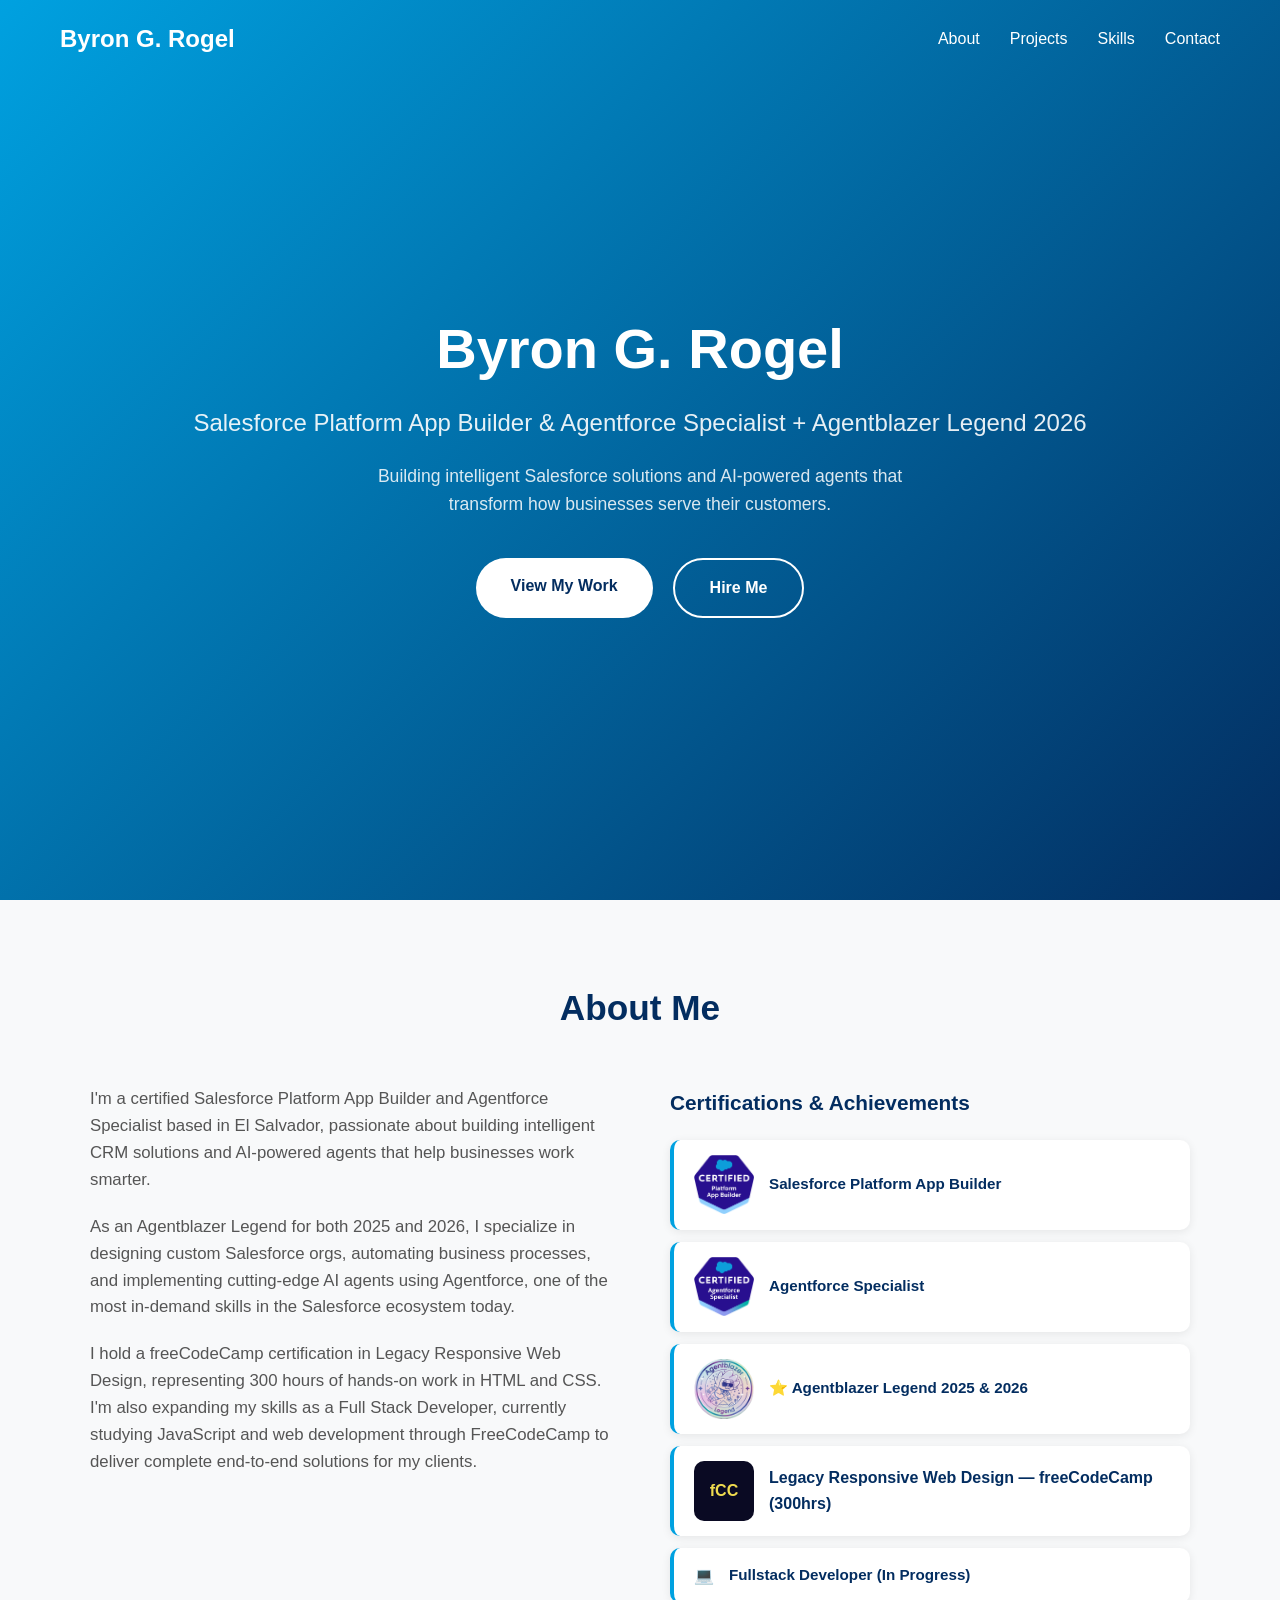
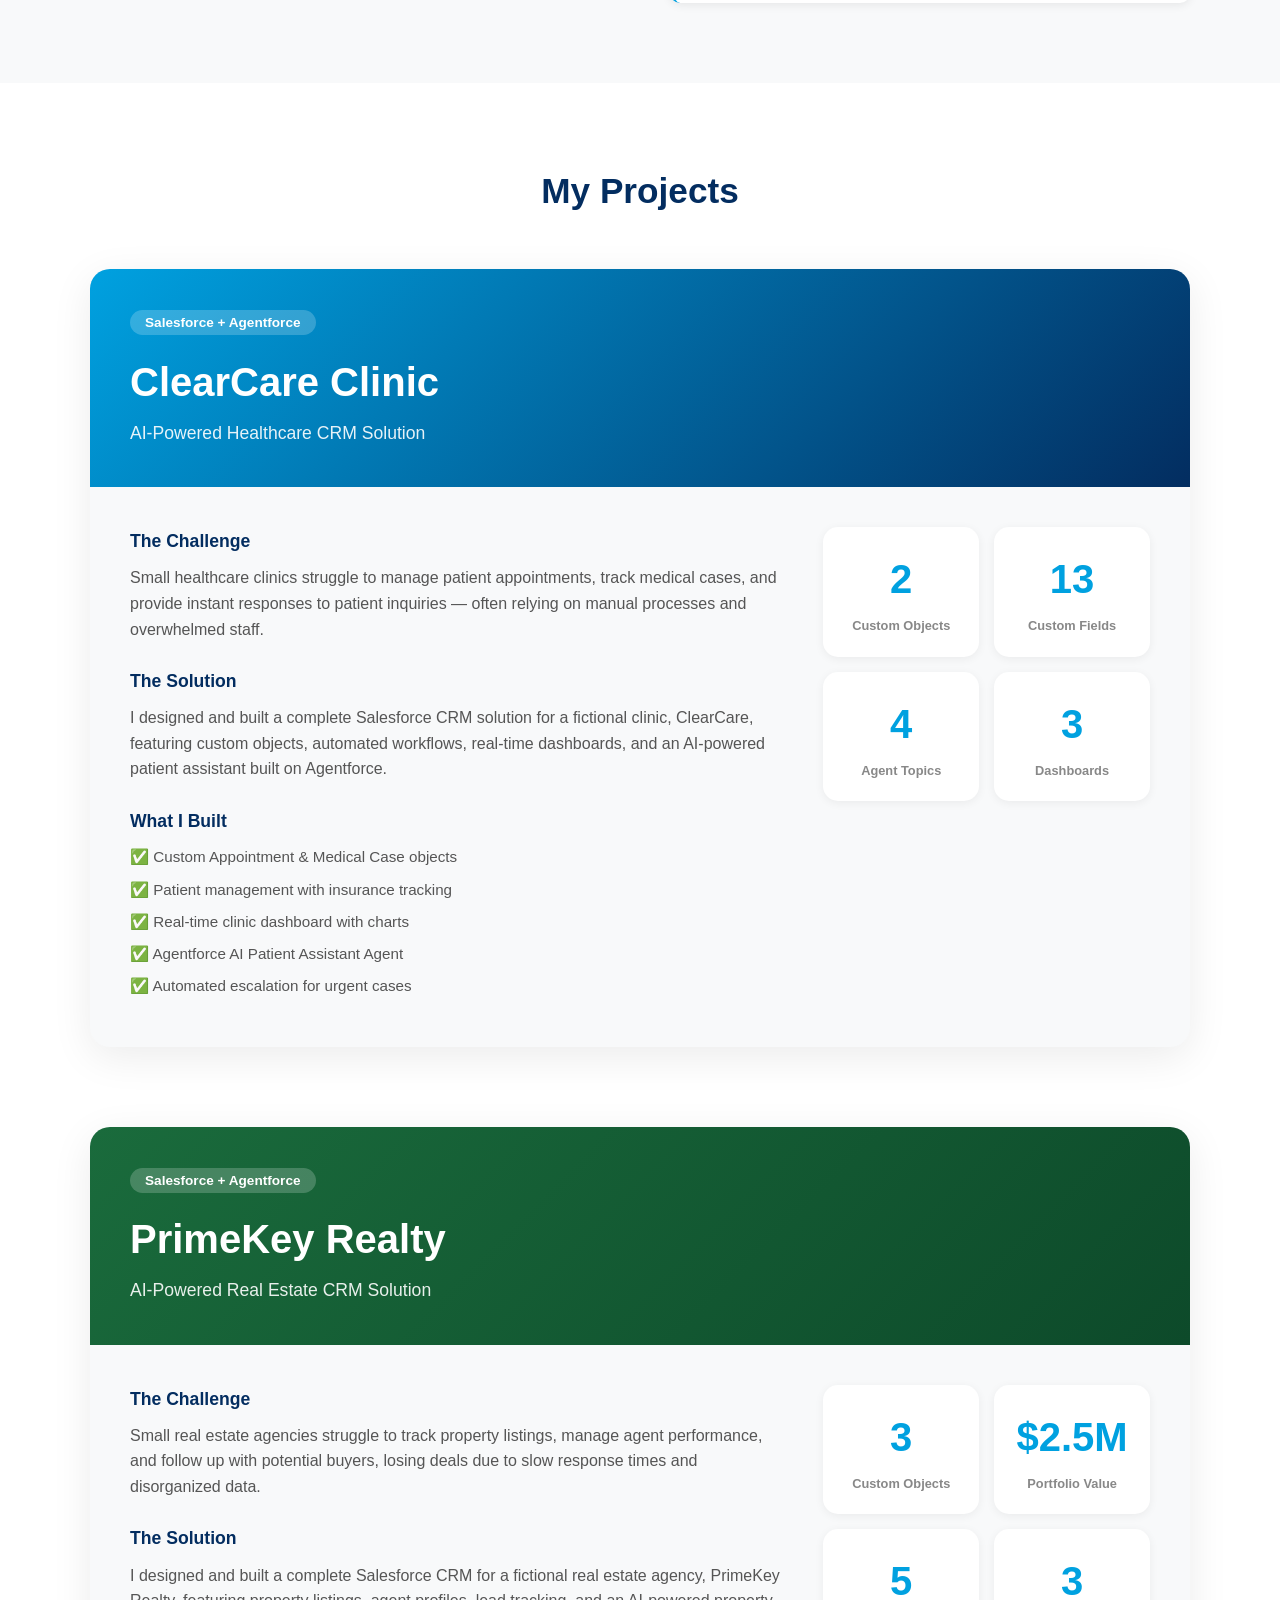
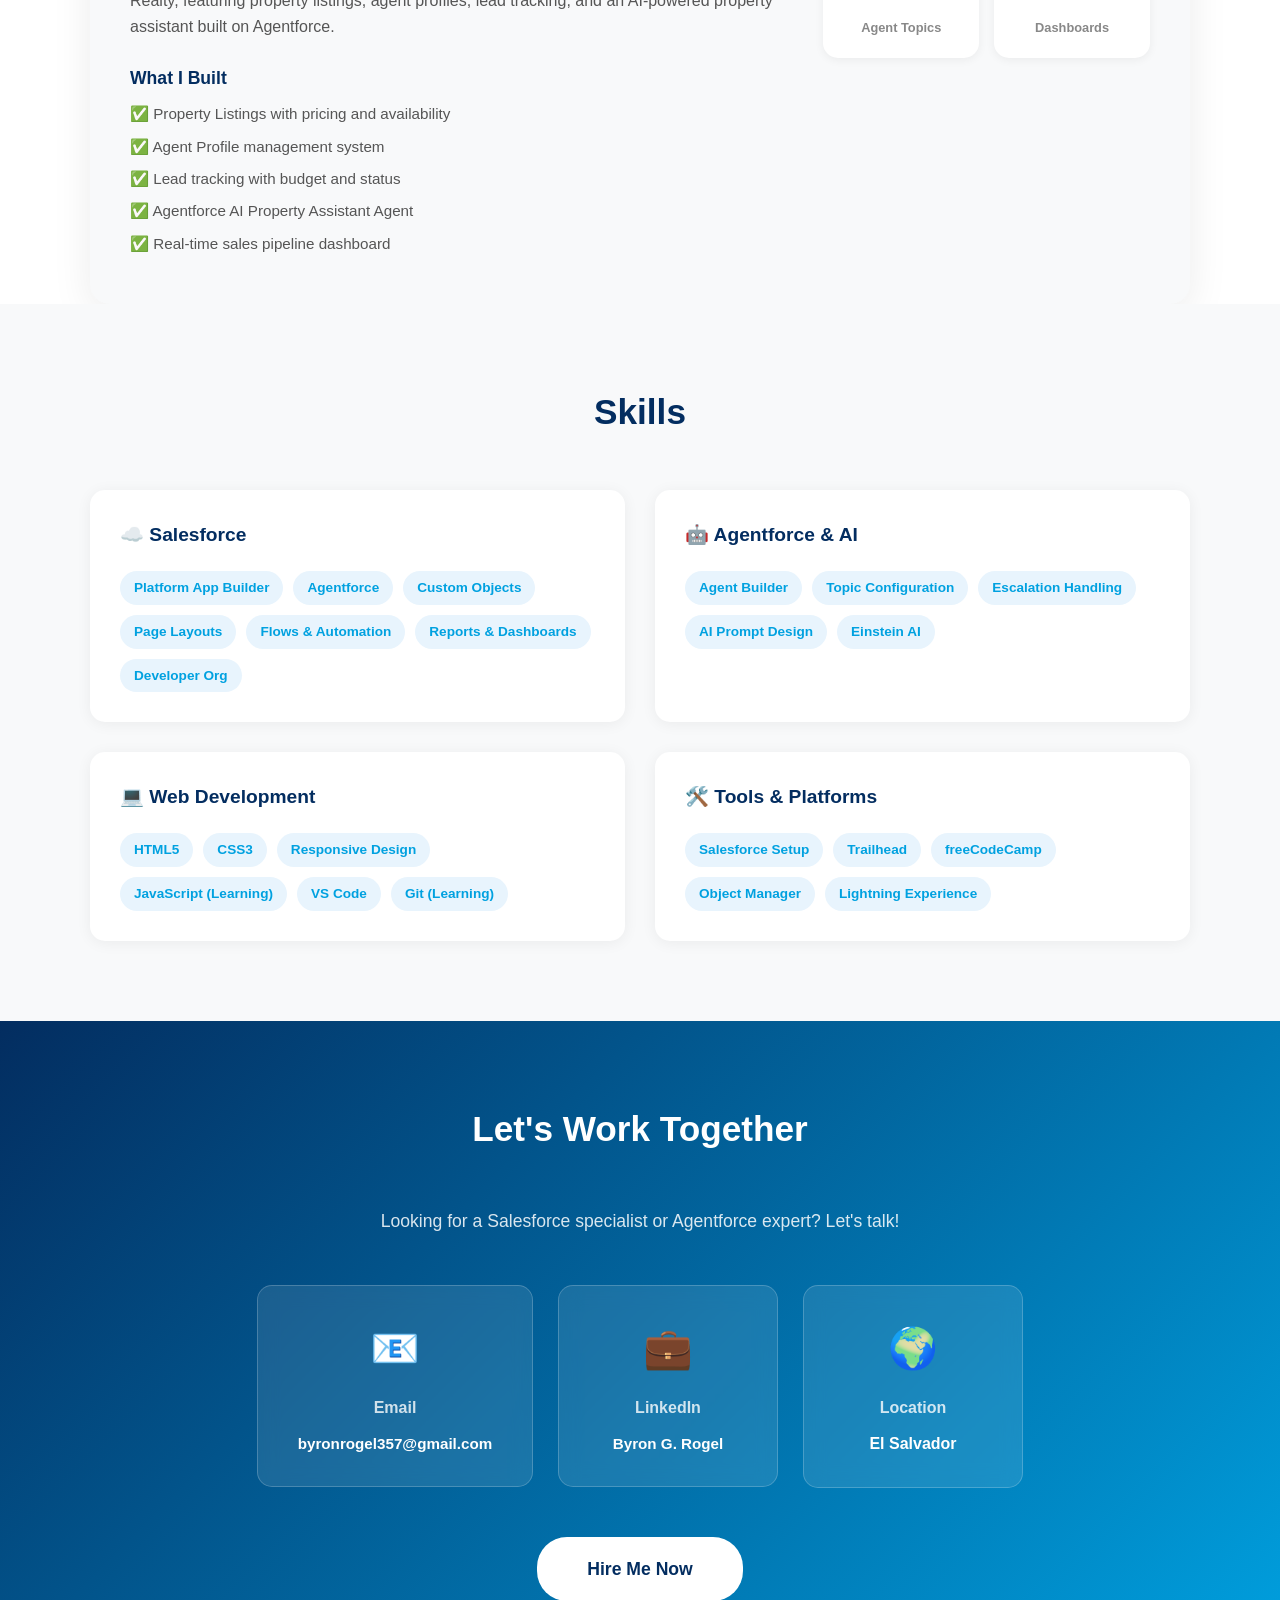
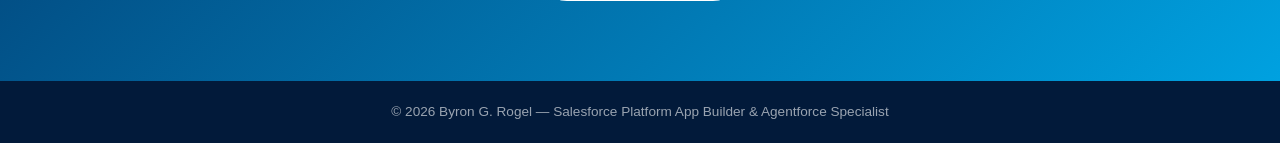
==== commit 9ed57302: "Update PrimeKey Realty The Challenge removed hiphen and added a comma instead." ====
--- a/index.html
+++ b/index.html
@@ -132,7 +132,7 @@
     <div class="project-content">
         <div class="project-text">
             <h4>The Challenge</h4>
-            <p>Small real estate agencies struggle to track property listings, manage agent performance, and follow up with potential buyers — losing deals due to slow response times and disorganized data.</p>
+            <p>Small real estate agencies struggle to track property listings, manage agent performance, and follow up with potential buyers, losing deals due to slow response times and disorganized data.</p>
             <h4>The Solution</h4>
             <p>I designed and built a complete Salesforce CRM for a fictional real estate agency, PrimeKey Realty, featuring property listings, agent profiles, lead tracking, and an AI-powered property assistant built on Agentforce.</p>
             <h4>What I Built</h4>
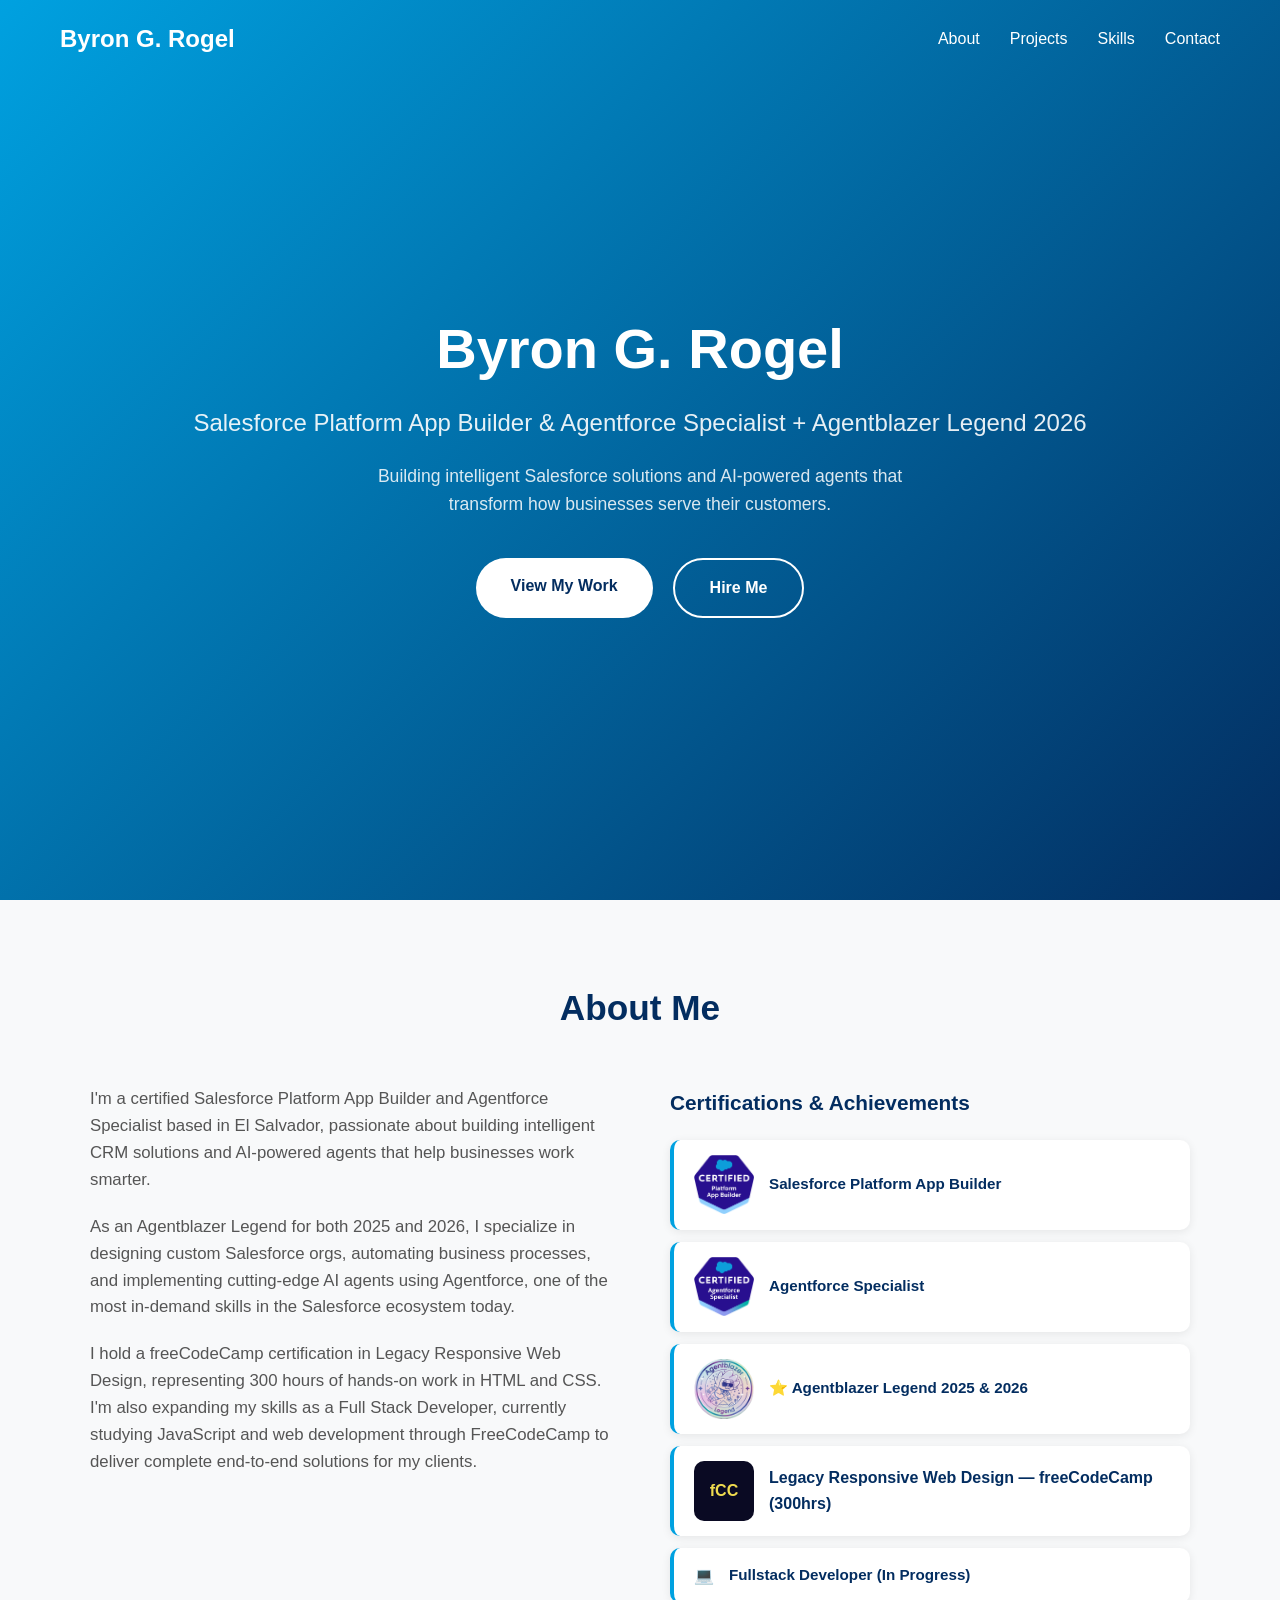
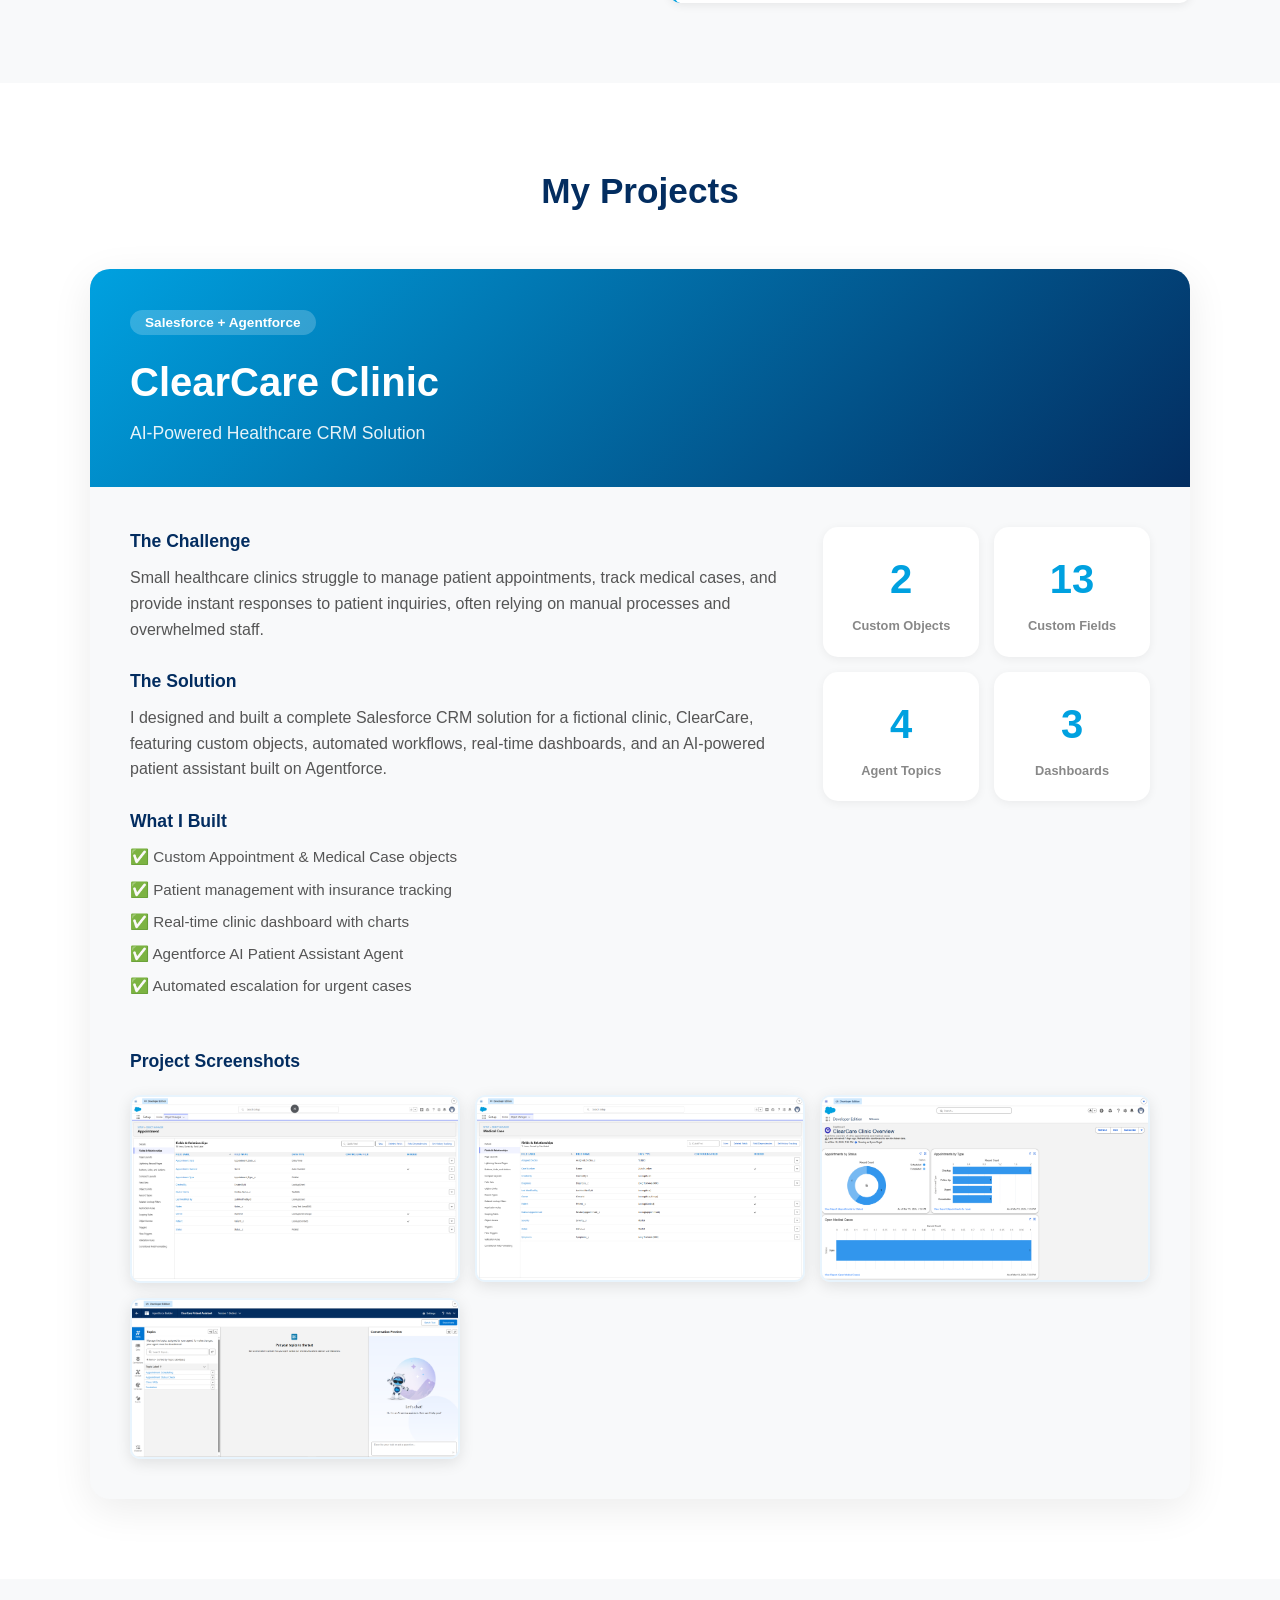
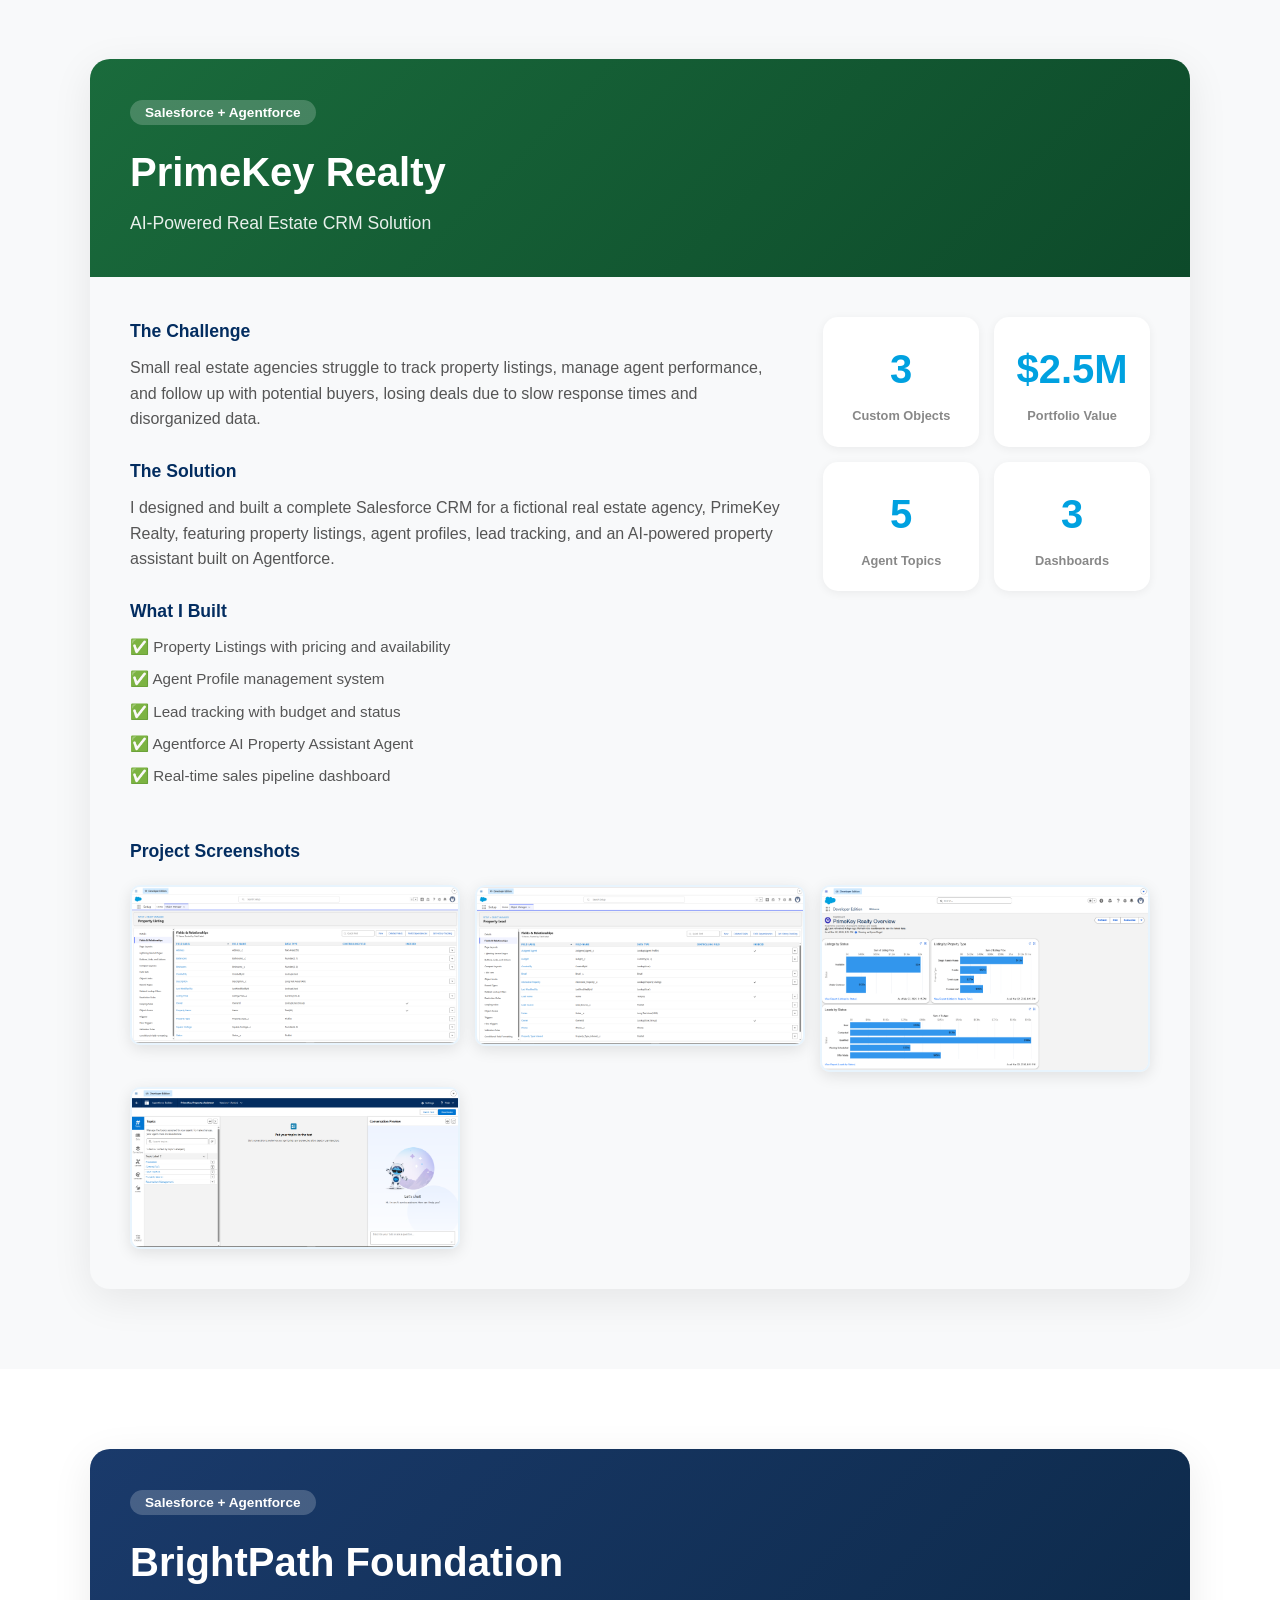
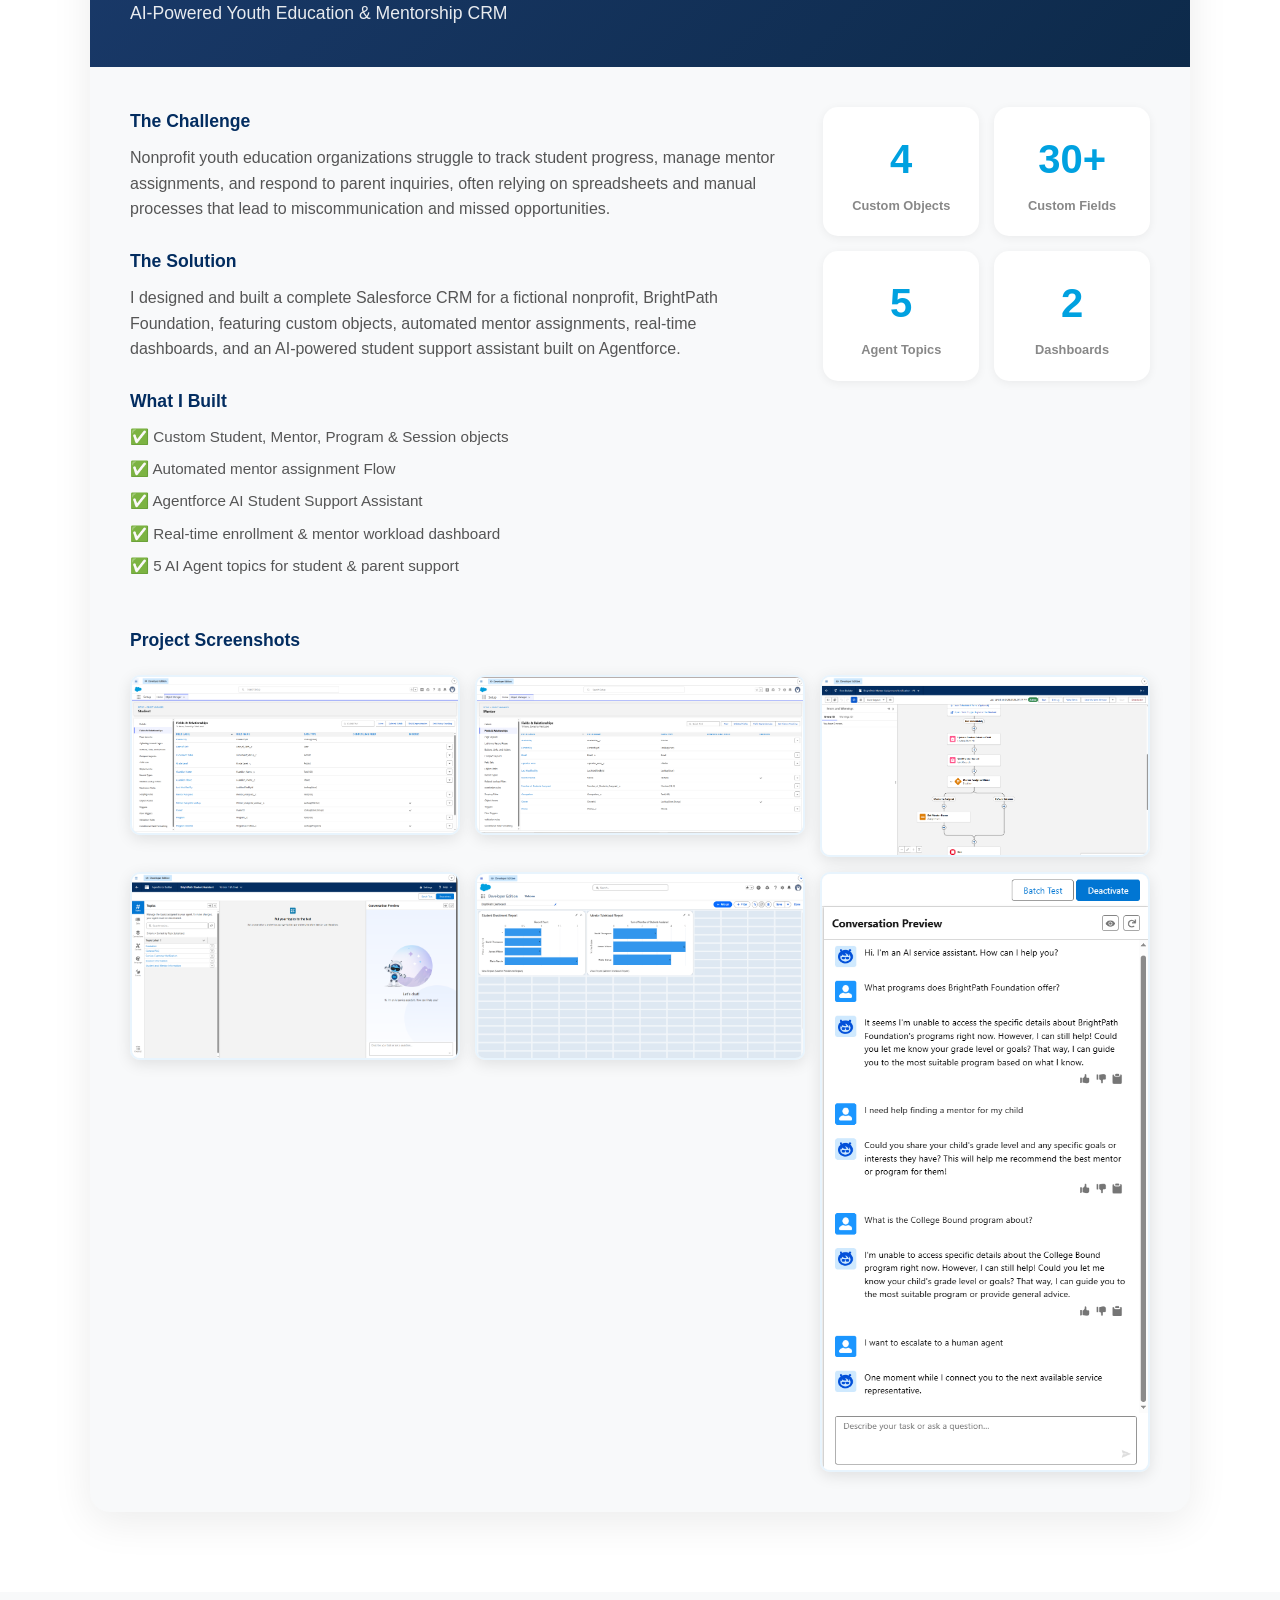
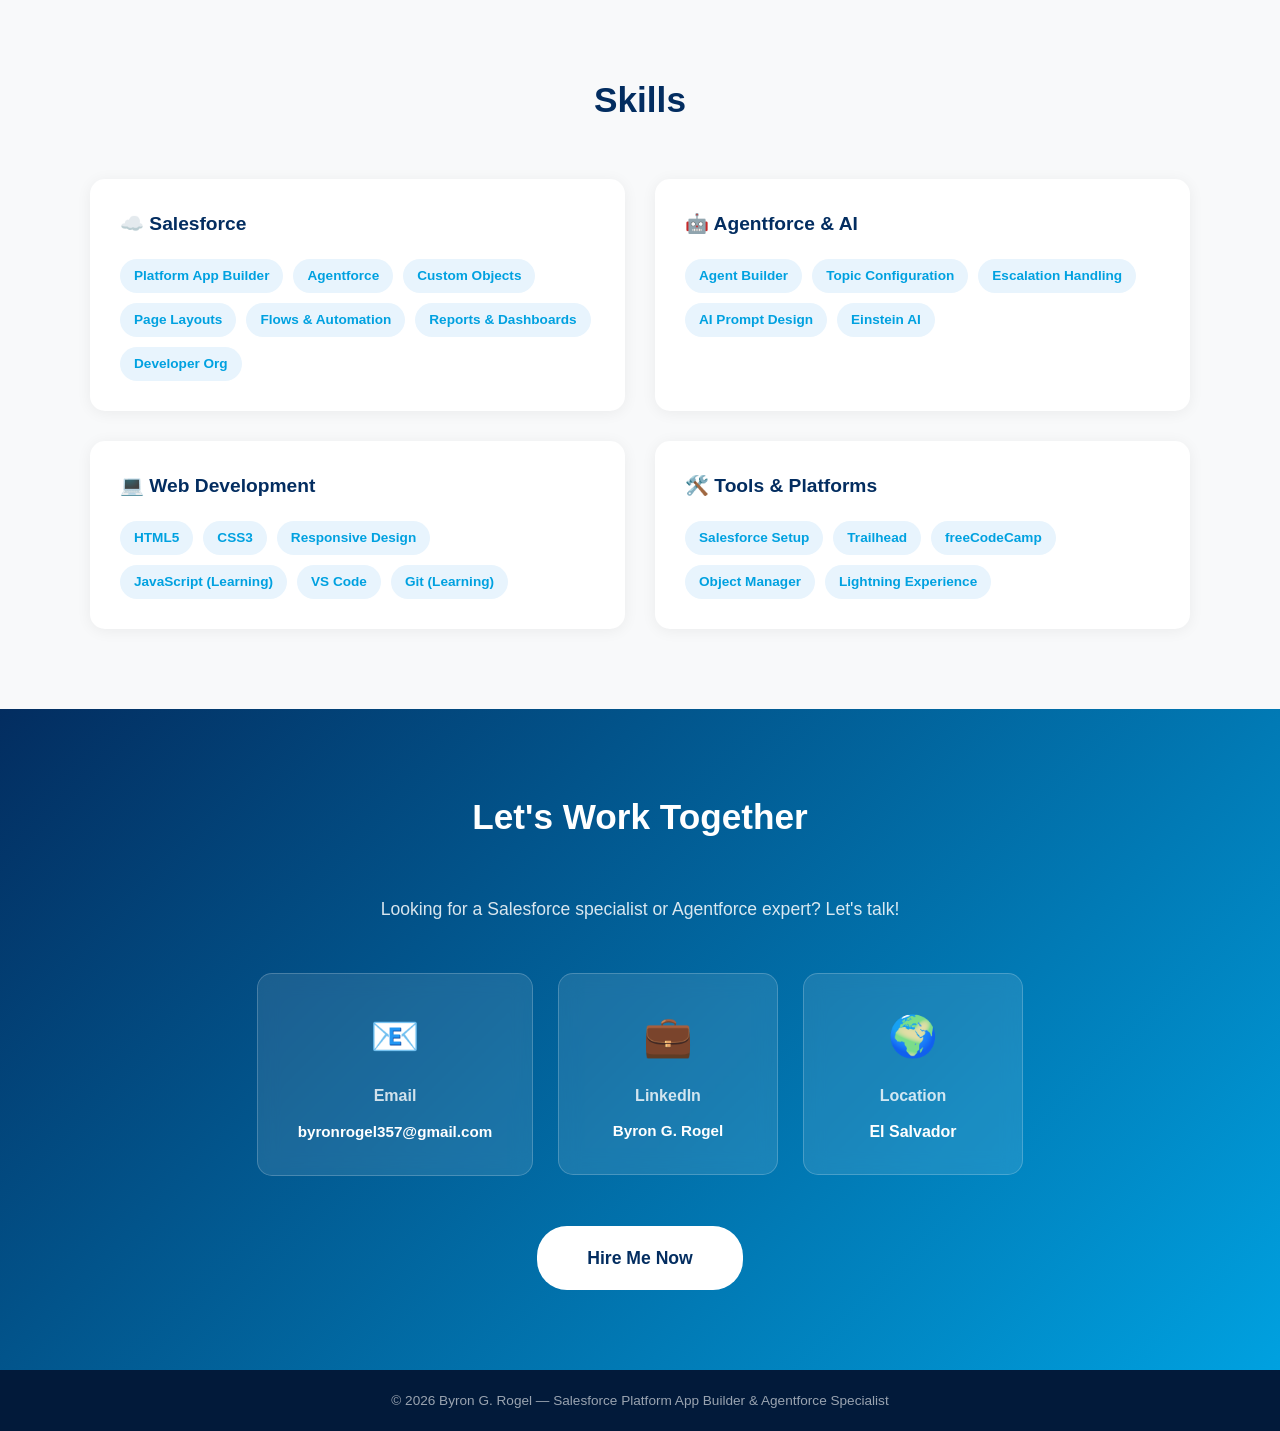
==== commit 76489579: "Added lightbox image viewer" ====
--- a/index.html
+++ b/index.html
@@ -7,6 +7,11 @@
     <link rel="stylesheet" href="style.css">
 </head>
 <body>
+
+<!-- LIGHTBOX -->
+<div id="lightbox" onclick="closeLightbox()">
+    <img id="lightbox-img" src="">
+</div>
 
 <!-- HERO SECTION -->
 <section id="hero">
@@ -43,36 +48,32 @@
             <div class="certifications">
                 <h3>Certifications & Achievements</h3>
                 <div class="cert-grid">
-    <div class="cert-card">
-        <img src="cert-app-builder.png" alt="Platform App Builder">
-        <span>Salesforce Platform App Builder</span>
-    </div>
-    <div class="cert-card">
-        <img src="cert-agentforce.png" alt="Agentforce Specialist">
-        <span>Agentforce Specialist</span>
-    </div>
-    <div class="cert-card">
-        <img src="agentblazer-2026.png" alt="Agentblazer Legend">
-        <span>⭐ Agentblazer Legend 2025 & 2026</span>
-    </div>
-    <div class="cert-card">
-        <div class="fcc-badge">fCC</div>
-        <a href="https://freecodecamp.org/certification/byronrogel357/responsive-web-design" 
-           target="_blank">
-            Legacy Responsive Web Design — freeCodeCamp (300hrs)
-        </a>
-    </div>
-    <div class="cert-card">
-        💻 <span>Fullstack Developer (In Progress)</span>
-    </div>
-</div>
-                </div>
-            </div>
-        </div>
-    </div>
-</section>
-
-<!-- PROJECT SECTION -->
+                    <div class="cert-card">
+                        <img src="cert-app-builder.png" alt="Platform App Builder">
+                        <span>Salesforce Platform App Builder</span>
+                    </div>
+                    <div class="cert-card">
+                        <img src="cert-agentforce.png" alt="Agentforce Specialist">
+                        <span>Agentforce Specialist</span>
+                    </div>
+                    <div class="cert-card">
+                        <img src="agentblazer-2026.png" alt="Agentblazer Legend">
+                        <span>⭐ Agentblazer Legend 2025 & 2026</span>
+                    </div>
+                    <div class="cert-card">
+                        <div class="fcc-badge">fCC</div>
+                        <a href="https://freecodecamp.org/certification/byronrogel357/responsive-web-design" target="_blank">Legacy Responsive Web Design — freeCodeCamp (300hrs)</a>
+                    </div>
+                    <div class="cert-card">
+                        💻 <span>Fullstack Developer (In Progress)</span>
+                    </div>
+                </div>
+            </div>
+        </div>
+    </div>
+</section>
+
+<!-- CLEARCARE CLINIC PROJECT -->
 <section id="project">
     <div class="project-container">
         <h2 class="section-title">My Projects</h2>
@@ -85,7 +86,7 @@
             <div class="project-content">
                 <div class="project-text">
                     <h4>The Challenge</h4>
-                    <p>Small healthcare clinics struggle to manage patient appointments, track medical cases, and provide instant responses to patient inquiries — often relying on manual processes and overwhelmed staff.</p>
+                    <p>Small healthcare clinics struggle to manage patient appointments, track medical cases, and provide instant responses to patient inquiries, often relying on manual processes and overwhelmed staff.</p>
                     <h4>The Solution</h4>
                     <p>I designed and built a complete Salesforce CRM solution for a fictional clinic, ClearCare, featuring custom objects, automated workflows, real-time dashboards, and an AI-powered patient assistant built on Agentforce.</p>
                     <h4>What I Built</h4>
@@ -116,56 +117,131 @@
                     </div>
                 </div>
             </div>
-        </div>
-</section>
-
-<!-- PRIMEKEY REALTY PROJECT -->
+            <div class="project-images">
+                <h4>Project Screenshots</h4>
+                <div class="image-gallery">
+                    <img src="images/ClearCare Clinic Appoinments.png" alt="ClearCare Appointments" class="project-img" onclick="openLightbox(this)">
+                    <img src="images/ClearCare Clinic Mecidal Case.png" alt="ClearCare Medical Case" class="project-img" onclick="openLightbox(this)">
+                    <img src="images/ClearCare Clinic Dashboard.png" alt="ClearCare Dashboard" class="project-img" onclick="openLightbox(this)">
+                    <img src="images/CC Patient Assistant.png" alt="ClearCare AI Agent" class="project-img" onclick="openLightbox(this)">
+                </div>
+            </div>
+        </div>
+    </div>
+</section>
+
 <!-- PRIMEKEY REALTY PROJECT -->
 <section id="project2">
-<div class="project-container">
-<div class="project-card">
-    <div class="project-header" style="background: linear-gradient(135deg, #1a6b3c 0%, #0d4a2a 100%);">
-        <span class="project-tag">Salesforce + Agentforce</span>
-        <h3>PrimeKey Realty</h3>
-        <p class="project-subtitle">AI-Powered Real Estate CRM Solution</p>
-    </div>
-    <div class="project-content">
-        <div class="project-text">
-            <h4>The Challenge</h4>
-            <p>Small real estate agencies struggle to track property listings, manage agent performance, and follow up with potential buyers, losing deals due to slow response times and disorganized data.</p>
-            <h4>The Solution</h4>
-            <p>I designed and built a complete Salesforce CRM for a fictional real estate agency, PrimeKey Realty, featuring property listings, agent profiles, lead tracking, and an AI-powered property assistant built on Agentforce.</p>
-            <h4>What I Built</h4>
-            <ul>
-                <li>✅ Property Listings with pricing and availability</li>
-                <li>✅ Agent Profile management system</li>
-                <li>✅ Lead tracking with budget and status</li>
-                <li>✅ Agentforce AI Property Assistant Agent</li>
-                <li>✅ Real-time sales pipeline dashboard</li>
-            </ul>
-        </div>
-        <div class="project-stats">
-            <div class="stat-card">
-                <span class="stat-number">3</span>
-                <span class="stat-label">Custom Objects</span>
-            </div>
-            <div class="stat-card">
-                <span class="stat-number">$2.5M</span>
-                <span class="stat-label">Portfolio Value</span>
-            </div>
-            <div class="stat-card">
-                <span class="stat-number">5</span>
-                <span class="stat-label">Agent Topics</span>
-            </div>
-            <div class="stat-card">
-                <span class="stat-number">3</span>
-                <span class="stat-label">Dashboards</span>
-            </div>
-        </div>
-    </div>
-</div>
-</div>
-</div>
+    <div class="project-container">
+        <div class="project-card">
+            <div class="project-header" style="background: linear-gradient(135deg, #1a6b3c 0%, #0d4a2a 100%);">
+                <span class="project-tag">Salesforce + Agentforce</span>
+                <h3>PrimeKey Realty</h3>
+                <p class="project-subtitle">AI-Powered Real Estate CRM Solution</p>
+            </div>
+            <div class="project-content">
+                <div class="project-text">
+                    <h4>The Challenge</h4>
+                    <p>Small real estate agencies struggle to track property listings, manage agent performance, and follow up with potential buyers, losing deals due to slow response times and disorganized data.</p>
+                    <h4>The Solution</h4>
+                    <p>I designed and built a complete Salesforce CRM for a fictional real estate agency, PrimeKey Realty, featuring property listings, agent profiles, lead tracking, and an AI-powered property assistant built on Agentforce.</p>
+                    <h4>What I Built</h4>
+                    <ul>
+                        <li>✅ Property Listings with pricing and availability</li>
+                        <li>✅ Agent Profile management system</li>
+                        <li>✅ Lead tracking with budget and status</li>
+                        <li>✅ Agentforce AI Property Assistant Agent</li>
+                        <li>✅ Real-time sales pipeline dashboard</li>
+                    </ul>
+                </div>
+                <div class="project-stats">
+                    <div class="stat-card">
+                        <span class="stat-number">3</span>
+                        <span class="stat-label">Custom Objects</span>
+                    </div>
+                    <div class="stat-card">
+                        <span class="stat-number">$2.5M</span>
+                        <span class="stat-label">Portfolio Value</span>
+                    </div>
+                    <div class="stat-card">
+                        <span class="stat-number">5</span>
+                        <span class="stat-label">Agent Topics</span>
+                    </div>
+                    <div class="stat-card">
+                        <span class="stat-number">3</span>
+                        <span class="stat-label">Dashboards</span>
+                    </div>
+                </div>
+            </div>
+            <div class="project-images">
+                <h4>Project Screenshots</h4>
+                <div class="image-gallery">
+                    <img src="images/PK Property Listing.png" alt="Property Listing Object" class="project-img" onclick="openLightbox(this)">
+                    <img src="images/PK Property Lead.png" alt="Property Lead Object" class="project-img" onclick="openLightbox(this)">
+                    <img src="images/PrimeKey Realty Dashboard.png" alt="PrimeKey Dashboard" class="project-img" onclick="openLightbox(this)">
+                    <img src="images/PK Property Assistant.png" alt="PrimeKey AI Agent" class="project-img" onclick="openLightbox(this)">
+                </div>
+            </div>
+        </div>
+    </div>
+</section>
+
+<!-- BRIGHTPATH FOUNDATION PROJECT -->
+<section id="project3">
+    <div class="project-container">
+        <div class="project-card">
+            <div class="project-header" style="background: linear-gradient(135deg, #1a3a6b 0%, #0d2a4a 100%);">
+                <span class="project-tag">Salesforce + Agentforce</span>
+                <h3>BrightPath Foundation</h3>
+                <p class="project-subtitle">AI-Powered Youth Education & Mentorship CRM</p>
+            </div>
+            <div class="project-content">
+                <div class="project-text">
+                    <h4>The Challenge</h4>
+                    <p>Nonprofit youth education organizations struggle to track student progress, manage mentor assignments, and respond to parent inquiries, often relying on spreadsheets and manual processes that lead to miscommunication and missed opportunities.</p>
+                    <h4>The Solution</h4>
+                    <p>I designed and built a complete Salesforce CRM for a fictional nonprofit, BrightPath Foundation, featuring custom objects, automated mentor assignments, real-time dashboards, and an AI-powered student support assistant built on Agentforce.</p>
+                    <h4>What I Built</h4>
+                    <ul>
+                        <li>✅ Custom Student, Mentor, Program & Session objects</li>
+                        <li>✅ Automated mentor assignment Flow</li>
+                        <li>✅ Agentforce AI Student Support Assistant</li>
+                        <li>✅ Real-time enrollment & mentor workload dashboard</li>
+                        <li>✅ 5 AI Agent topics for student & parent support</li>
+                    </ul>
+                </div>
+                <div class="project-stats">
+                    <div class="stat-card">
+                        <span class="stat-number">4</span>
+                        <span class="stat-label">Custom Objects</span>
+                    </div>
+                    <div class="stat-card">
+                        <span class="stat-number">30+</span>
+                        <span class="stat-label">Custom Fields</span>
+                    </div>
+                    <div class="stat-card">
+                        <span class="stat-number">5</span>
+                        <span class="stat-label">Agent Topics</span>
+                    </div>
+                    <div class="stat-card">
+                        <span class="stat-number">2</span>
+                        <span class="stat-label">Dashboards</span>
+                    </div>
+                </div>
+            </div>
+            <div class="project-images">
+                <h4>Project Screenshots</h4>
+                <div class="image-gallery">
+                    <img src="images/Student Object .png" alt="Student Object" class="project-img" onclick="openLightbox(this)">
+                    <img src="images/Mentor Object.png" alt="Mentor Object" class="project-img" onclick="openLightbox(this)">
+                    <img src="images/BrightPath Auto Mentor Assignment Flow.png" alt="Flow Automation" class="project-img" onclick="openLightbox(this)">
+                    <img src="images/BrightPath Student Assistant.png" alt="BrightPath AI Agent" class="project-img" onclick="openLightbox(this)">
+                    <img src="images/Dashboard.png" alt="BrightPath Dashboard" class="project-img" onclick="openLightbox(this)">
+                    <img src="images/Agents Conversation.png" alt="AI Agent Conversation" class="project-img" onclick="openLightbox(this)">
+                </div>
+            </div>
+        </div>
+    </div>
 </section>
 
 <!-- SKILLS SECTION -->
@@ -173,7 +249,6 @@
     <div class="skills-container">
         <h2 class="section-title">Skills</h2>
         <div class="skills-grid">
-
             <div class="skill-category">
                 <h3>☁️ Salesforce</h3>
                 <div class="skill-tags">
@@ -186,7 +261,6 @@
                     <span class="skill-tag">Developer Org</span>
                 </div>
             </div>
-
             <div class="skill-category">
                 <h3>🤖 Agentforce & AI</h3>
                 <div class="skill-tags">
@@ -197,7 +271,6 @@
                     <span class="skill-tag">Einstein AI</span>
                 </div>
             </div>
-
             <div class="skill-category">
                 <h3>💻 Web Development</h3>
                 <div class="skill-tags">
@@ -209,7 +282,6 @@
                     <span class="skill-tag">Git (Learning)</span>
                 </div>
             </div>
-
             <div class="skill-category">
                 <h3>🛠️ Tools & Platforms</h3>
                 <div class="skill-tags">
@@ -220,7 +292,6 @@
                     <span class="skill-tag">Lightning Experience</span>
                 </div>
             </div>
-
         </div>
     </div>
 </section>
@@ -231,36 +302,44 @@
         <h2 class="section-title" style="color: white;">Let's Work Together</h2>
         <p class="contact-subtitle">Looking for a Salesforce specialist or Agentforce expert? Let's talk!</p>
         <div class="contact-cards">
-
             <div class="contact-card">
                 <div class="contact-icon">📧</div>
                 <h3>Email</h3>
                 <a href="mailto:byronrogel357@gmail.com">byronrogel357@gmail.com</a>
             </div>
-
             <div class="contact-card">
                 <div class="contact-icon">💼</div>
                 <h3>LinkedIn</h3>
                 <a href="https://www.linkedin.com/in/byron-r-0b7a44190" target="_blank">Byron G. Rogel</a>
             </div>
-
             <div class="contact-card">
                 <div class="contact-icon">🌍</div>
                 <h3>Location</h3>
                 <p>El Salvador</p>
             </div>
-
         </div>
         <a href="mailto:byronrogel357@gmail.com" class="contact-btn">Hire Me Now</a>
     </div>
-
-</section>
-
+</section>
 
 <!-- FOOTER -->
 <footer>
     <p>© 2026 Byron G. Rogel — Salesforce Platform App Builder & Agentforce Specialist</p>
 </footer>
 
+<!-- LIGHTBOX SCRIPT -->
+<script>
+function openLightbox(img) {
+    document.getElementById('lightbox-img').src = img.src;
+    document.getElementById('lightbox').style.display = 'flex';
+}
+function closeLightbox() {
+    document.getElementById('lightbox').style.display = 'none';
+}
+document.addEventListener('keydown', function(e) {
+    if (e.key === 'Escape') closeLightbox();
+});
+</script>
+
 </body>
 </html>
--- a/style.css
+++ b/style.css
@@ -1,282 +1,315 @@
-
-        * {
-            margin: 0;
-            padding: 0;
-            box-sizing: border-box;
-        }
-        body {
-            font-family: 'Segoe UI', Tahoma, Geneva, Verdana, sans-serif;
-            color: #333;
-            line-height: 1.6;
-        }
-        /* HERO */
-        #hero {
-            background: linear-gradient(135deg, #00A1E0 0%, #032D60 100%);
-            min-height: 100vh;
-            color: white;
-        }
-        nav {
-            display: flex;
-            justify-content: space-between;
-            align-items: center;
-            padding: 20px 60px;
-        }
-        .logo {
-            font-size: 1.5rem;
-            font-weight: 700;
-            color: white;
-        }
-        nav ul {
-            display: flex;
-            list-style: none;
-            gap: 30px;
-        }
-        nav ul a {
-            color: white;
-            text-decoration: none;
-            font-weight: 500;
-            transition: opacity 0.3s;
-        }
-        nav ul a:hover {
-            opacity: 0.7;
-        }
-        .hero-content {
-            display: flex;
-            flex-direction: column;
-            align-items: center;
-            justify-content: center;
-            min-height: 85vh;
-            text-align: center;
-            padding: 0 20px;
-        }
-        .hero-content h1 {
-            font-size: 3.5rem;
-            font-weight: 800;
-            margin-bottom: 10px;
-        }
-        .hero-content h2 {
-            font-size: 1.5rem;
-            font-weight: 400;
-            margin-bottom: 20px;
-            opacity: 0.9;
-        }
-        .hero-content p {
-            font-size: 1.1rem;
-            max-width: 600px;
-            margin-bottom: 40px;
-            opacity: 0.85;
-        }
-        .hero-buttons {
-            display: flex;
-            gap: 20px;
-        }
-        .btn-primary {
-            background: white;
-            color: #032D60;
-            padding: 15px 35px;
-            border-radius: 30px;
-            text-decoration: none;
-            font-weight: 700;
-            transition: transform 0.3s;
-        }
-        .btn-primary:hover {
-            transform: scale(1.05);
-        }
-        .btn-secondary {
-            background: transparent;
-            color: white;
-            padding: 15px 35px;
-            border-radius: 30px;
-            text-decoration: none;
-            font-weight: 700;
-            border: 2px solid white;
-            transition: transform 0.3s;
-        }
-        .btn-secondary:hover {
-            transform: scale(1.05);
-        }
-
-        /* ABOUT */
-        #about {
-            padding: 80px 60px;
-            background: #f8f9fa;
-        }
-        .section-title {
-            font-size: 2.2rem;
-            font-weight: 800;
-            color: #032D60;
-            text-align: center;
-            margin-bottom: 50px;
-        }
-        .about-content {
-            display: flex;
-            gap: 60px;
-            max-width: 1100px;
-            margin: 0 auto;
-        }
-        .about-text {
-            flex: 1;
-        }
-        .about-text p {
-            margin-bottom: 20px;
-            font-size: 1.05rem;
-            color: #555;
-        }
-        .certifications {
-            flex: 1;
-        }
-        .certifications h3 {
-            font-size: 1.3rem;
-            color: #032D60;
-            margin-bottom: 20px;
-            font-weight: 700;
-        }
-        .cert-grid {
-            display: flex;
-            flex-direction: column;
-            gap: 12px;
-        }
-        .cert-card {
-            background: white;
-            padding: 15px 20px;
-            border-radius: 10px;
-            font-weight: 600;
-            color: #032D60;
-            box-shadow: 0 2px 10px rgba(0,0,0,0.08);
-            border-left: 4px solid #00A1E0;
-            display: flex;
-            align-items: center;
-            gap: 15px;
-        }
-        .cert-card img {
-            width: 60px;
-            height: 60px;
-            object-fit: contain;
-        }
-        .cert-card span {
-            font-size: 0.95rem;
-        }
-
-        .fcc-badge {
-            background: #0a0a23;
-            color: #f0db4f;
-            font-weight: 900;
-            font-size: 1rem;
-            width: 60px;
-            height: 60px;
-            border-radius: 10px;
-            display: flex;
-            align-items: center;
-            justify-content: center;
-            flex-shrink: 0;
-        }
-        .cert-card a {
-            color: #032D60;
-            font-weight: 600;
-            text-decoration: none;
-        }
-        .cert-card a:hover {
-            color: #00A1E0;
-            text-decoration: underline;
-        }
-
-        /* PROJECT */
-        #project {
-            padding: 80px 60px;
-            background: white;
-        }
-        .project-container {
-            max-width: 1100px;
-            margin: 0 auto;
-        }
-        .project-card {
-            background: #f8f9fa;
-            border-radius: 20px;
-            overflow: hidden;
-            box-shadow: 0 10px 40px rgba(0,0,0,0.08);
-        }
-        .project-header {
-            background: linear-gradient(135deg, #00A1E0 0%, #032D60 100%);
-            padding: 40px;
-            color: white;
-        }
-        .project-tag {
-            background: rgba(255,255,255,0.2);
-            padding: 5px 15px;
-            border-radius: 20px;
-            font-size: 0.85rem;
-            font-weight: 600;
-        }
-        .project-header h3 {
-            font-size: 2.5rem;
-            font-weight: 800;
-            margin-top: 15px;
-        }
-        .project-subtitle {
-            font-size: 1.1rem;
-            opacity: 0.9;
-            margin-top: 5px;
-        }
-        .project-content {
-            display: flex;
-            gap: 40px;
-            padding: 40px;
-        }
-        .project-text {
-            flex: 2;
-        }
-        .project-text h4 {
-            color: #032D60;
-            font-size: 1.1rem;
-            font-weight: 700;
-            margin-bottom: 10px;
-            margin-top: 25px;
-        }
-        .project-text h4:first-child {
-            margin-top: 0;
-        }
-        .project-text p {
-            color: #555;
-            margin-bottom: 10px;
-        }
-        .project-text ul {
-            list-style: none;
-            padding: 0;
-        }
-        .project-text ul li {
-            color: #555;
-            margin-bottom: 8px;
-            font-size: 0.95rem;
-        }
-        .project-stats {
-            flex: 1;
-            display: grid;
-            grid-template-columns: 1fr 1fr;
-            gap: 15px;
-            align-content: start;
-        }
-        .stat-card {
-            background: white;
-            border-radius: 15px;
-            padding: 20px;
-            text-align: center;
-            box-shadow: 0 2px 10px rgba(0,0,0,0.06);
-            display: flex;
-            flex-direction: column;
-        }
-        .stat-number {
-            font-size: 2.5rem;
-            font-weight: 800;
-            color: #00A1E0;
-        }
-        .stat-label {
-            font-size: 0.8rem;
-            color: #888;
-            font-weight: 600;
-            margin-top: 5px;
-        }
-
-        /* SKILLS */
+* {
+    margin: 0;
+    padding: 0;
+    box-sizing: border-box;
+}
+body {
+    font-family: 'Segoe UI', Tahoma, Geneva, Verdana, sans-serif;
+    color: #333;
+    line-height: 1.6;
+}
+/* HERO */
+#hero {
+    background: linear-gradient(135deg, #00A1E0 0%, #032D60 100%);
+    min-height: 100vh;
+    color: white;
+}
+nav {
+    display: flex;
+    justify-content: space-between;
+    align-items: center;
+    padding: 20px 60px;
+}
+.logo {
+    font-size: 1.5rem;
+    font-weight: 700;
+    color: white;
+}
+nav ul {
+    display: flex;
+    list-style: none;
+    gap: 30px;
+}
+nav ul a {
+    color: white;
+    text-decoration: none;
+    font-weight: 500;
+    transition: opacity 0.3s;
+}
+nav ul a:hover {
+    opacity: 0.7;
+}
+.hero-content {
+    display: flex;
+    flex-direction: column;
+    align-items: center;
+    justify-content: center;
+    min-height: 85vh;
+    text-align: center;
+    padding: 0 20px;
+}
+.hero-content h1 {
+    font-size: 3.5rem;
+    font-weight: 800;
+    margin-bottom: 10px;
+}
+.hero-content h2 {
+    font-size: 1.5rem;
+    font-weight: 400;
+    margin-bottom: 20px;
+    opacity: 0.9;
+}
+.hero-content p {
+    font-size: 1.1rem;
+    max-width: 600px;
+    margin-bottom: 40px;
+    opacity: 0.85;
+}
+.hero-buttons {
+    display: flex;
+    gap: 20px;
+}
+.btn-primary {
+    background: white;
+    color: #032D60;
+    padding: 15px 35px;
+    border-radius: 30px;
+    text-decoration: none;
+    font-weight: 700;
+    transition: transform 0.3s;
+}
+.btn-primary:hover {
+    transform: scale(1.05);
+}
+.btn-secondary {
+    background: transparent;
+    color: white;
+    padding: 15px 35px;
+    border-radius: 30px;
+    text-decoration: none;
+    font-weight: 700;
+    border: 2px solid white;
+    transition: transform 0.3s;
+}
+.btn-secondary:hover {
+    transform: scale(1.05);
+}
+
+/* ABOUT */
+#about {
+    padding: 80px 60px;
+    background: #f8f9fa;
+}
+.section-title {
+    font-size: 2.2rem;
+    font-weight: 800;
+    color: #032D60;
+    text-align: center;
+    margin-bottom: 50px;
+}
+.about-content {
+    display: flex;
+    gap: 60px;
+    max-width: 1100px;
+    margin: 0 auto;
+}
+.about-text {
+    flex: 1;
+}
+.about-text p {
+    margin-bottom: 20px;
+    font-size: 1.05rem;
+    color: #555;
+}
+.certifications {
+    flex: 1;
+}
+.certifications h3 {
+    font-size: 1.3rem;
+    color: #032D60;
+    margin-bottom: 20px;
+    font-weight: 700;
+}
+.cert-grid {
+    display: flex;
+    flex-direction: column;
+    gap: 12px;
+}
+.cert-card {
+    background: white;
+    padding: 15px 20px;
+    border-radius: 10px;
+    font-weight: 600;
+    color: #032D60;
+    box-shadow: 0 2px 10px rgba(0,0,0,0.08);
+    border-left: 4px solid #00A1E0;
+    display: flex;
+    align-items: center;
+    gap: 15px;
+}
+.cert-card img {
+    width: 60px;
+    height: 60px;
+    object-fit: contain;
+}
+.cert-card span {
+    font-size: 0.95rem;
+}
+.fcc-badge {
+    background: #0a0a23;
+    color: #f0db4f;
+    font-weight: 900;
+    font-size: 1rem;
+    width: 60px;
+    height: 60px;
+    border-radius: 10px;
+    display: flex;
+    align-items: center;
+    justify-content: center;
+    flex-shrink: 0;
+}
+.cert-card a {
+    color: #032D60;
+    font-weight: 600;
+    text-decoration: none;
+}
+.cert-card a:hover {
+    color: #00A1E0;
+    text-decoration: underline;
+}
+
+/* PROJECT */
+#project, #project2, #project3 {
+    padding: 80px 60px;
+    background: white;
+}
+#project2 {
+    background: #f8f9fa;
+}
+#project3 {
+    background: white;
+}
+.project-container {
+    max-width: 1100px;
+    margin: 0 auto;
+}
+.project-card {
+    background: #f8f9fa;
+    border-radius: 20px;
+    overflow: hidden;
+    box-shadow: 0 10px 40px rgba(0,0,0,0.08);
+}
+.project-header {
+    background: linear-gradient(135deg, #00A1E0 0%, #032D60 100%);
+    padding: 40px;
+    color: white;
+}
+.project-tag {
+    background: rgba(255,255,255,0.2);
+    padding: 5px 15px;
+    border-radius: 20px;
+    font-size: 0.85rem;
+    font-weight: 600;
+}
+.project-header h3 {
+    font-size: 2.5rem;
+    font-weight: 800;
+    margin-top: 15px;
+}
+.project-subtitle {
+    font-size: 1.1rem;
+    opacity: 0.9;
+    margin-top: 5px;
+}
+.project-content {
+    display: flex;
+    gap: 40px;
+    padding: 40px;
+}
+.project-text {
+    flex: 2;
+}
+.project-text h4 {
+    color: #032D60;
+    font-size: 1.1rem;
+    font-weight: 700;
+    margin-bottom: 10px;
+    margin-top: 25px;
+}
+.project-text h4:first-child {
+    margin-top: 0;
+}
+.project-text p {
+    color: #555;
+    margin-bottom: 10px;
+}
+.project-text ul {
+    list-style: none;
+    padding: 0;
+}
+.project-text ul li {
+    color: #555;
+    margin-bottom: 8px;
+    font-size: 0.95rem;
+}
+.project-stats {
+    flex: 1;
+    display: grid;
+    grid-template-columns: 1fr 1fr;
+    gap: 15px;
+    align-content: start;
+}
+.stat-card {
+    background: white;
+    border-radius: 15px;
+    padding: 20px;
+    text-align: center;
+    box-shadow: 0 2px 10px rgba(0,0,0,0.06);
+    display: flex;
+    flex-direction: column;
+}
+.stat-number {
+    font-size: 2.5rem;
+    font-weight: 800;
+    color: #00A1E0;
+}
+.stat-label {
+    font-size: 0.8rem;
+    color: #888;
+    font-weight: 600;
+    margin-top: 5px;
+}
+
+/* IMAGE GALLERY */
+.project-images {
+    padding: 0 40px 40px 40px;
+}
+.project-images h4 {
+    color: #032D60;
+    font-size: 1.1rem;
+    font-weight: 700;
+    margin-bottom: 20px;
+}
+.image-gallery {
+    display: grid;
+    grid-template-columns: repeat(auto-fit, minmax(250px, 1fr));
+    gap: 15px;
+}
+.project-img {
+    width: 100%;
+    border-radius: 10px;
+    box-shadow: 0 4px 15px rgba(0,0,0,0.1);
+    transition: transform 0.3s;
+    cursor: pointer;
+    border: 2px solid #e8f4fd;
+}
+.project-img:hover {
+    transform: scale(1.03);
+    box-shadow: 0 8px 25px rgba(0,0,0,0.15);
+    border-color: #00A1E0;
+}
+
+/* SKILLS */
 #skills {
     padding: 80px 60px;
     background: #f8f9fa;
@@ -393,10 +426,9 @@
     padding: 20px;
     font-size: 0.85rem;
 }
-   
+
 /* RESPONSIVE MOBILE */
 @media (max-width: 768px) {
-    /* NAV */
     nav {
         flex-direction: column;
         align-items: center;
@@ -415,8 +447,6 @@
     nav ul li a {
         font-size: 0.8rem;
     }
-
-    /* HERO */
     .hero-content h1 {
         font-size: 1.8rem;
     }
@@ -437,8 +467,6 @@
         width: 200px;
         text-align: center;
     }
-
-    /* ABOUT */
     #about {
         padding: 40px 15px;
     }
@@ -446,15 +474,7 @@
         flex-direction: column;
         gap: 30px;
     }
-    .about-text {
-        width: 100%;
-    }
-    .certifications {
-        width: 100%;
-    }
-
-    /* PROJECT */
-    #project, #project2 {
+    #project, #project2, #project3 {
         padding: 40px 15px;
     }
     .project-content {
@@ -471,16 +491,18 @@
     .project-header h3 {
         font-size: 1.8rem;
     }
-
-    /* SKILLS */
+    .project-images {
+        padding: 0 20px 20px 20px;
+    }
+    .image-gallery {
+        grid-template-columns: 1fr;
+    }
     #skills {
         padding: 40px 15px;
     }
     .skills-grid {
         grid-template-columns: 1fr;
     }
-
-    /* CONTACT */
     #contact {
         padding: 40px 15px;
     }
@@ -492,9 +514,28 @@
         width: 100%;
         max-width: 300px;
     }
-
-    /* GENERAL */
     .section-title {
         font-size: 1.6rem;
     }
+}
+
+/* LIGHTBOX */
+#lightbox {
+    display: none;
+    position: fixed;
+    top: 0;
+    left: 0;
+    width: 100%;
+    height: 100%;
+    background: rgba(0,0,0,0.92);
+    z-index: 9999;
+    justify-content: center;
+    align-items: center;
+    cursor: pointer;
+}
+#lightbox-img {
+    max-width: 90%;
+    max-height: 90vh;
+    border-radius: 10px;
+    box-shadow: 0 0 60px rgba(255,255,255,0.15);
 }
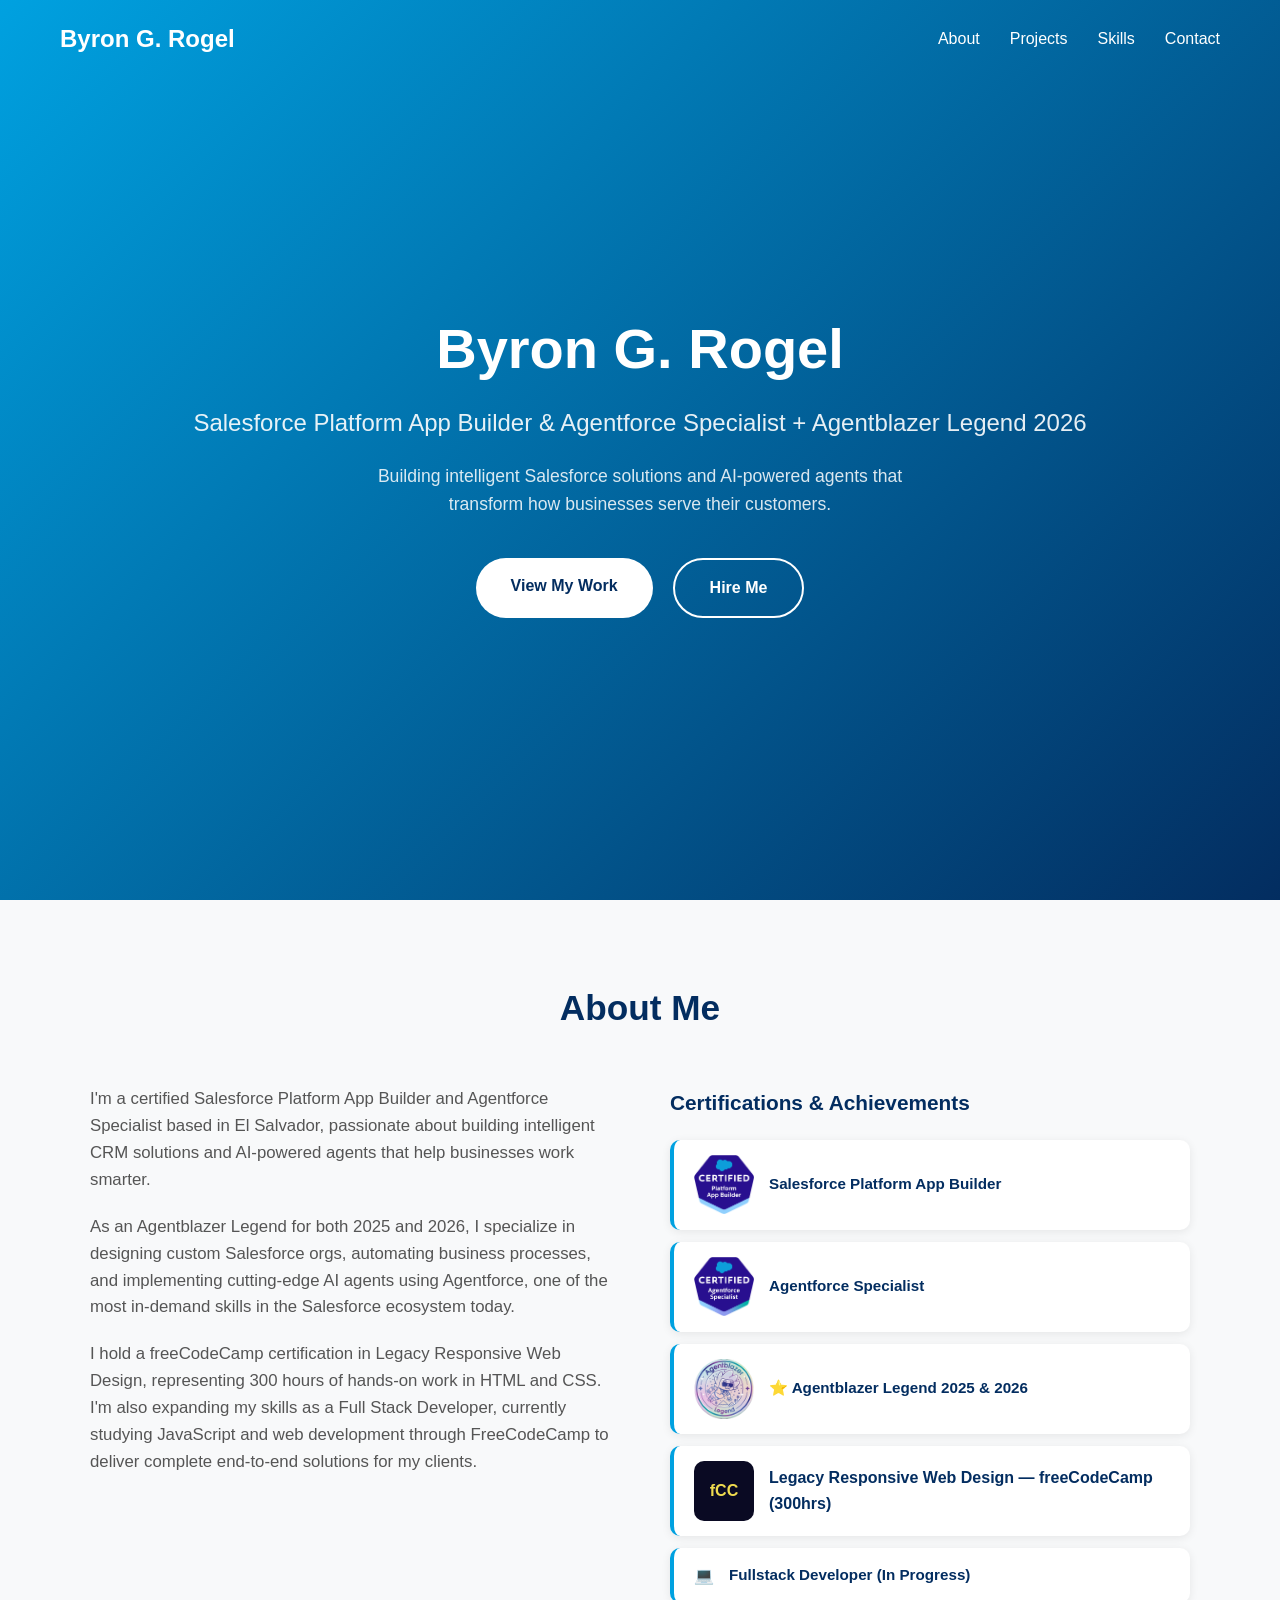
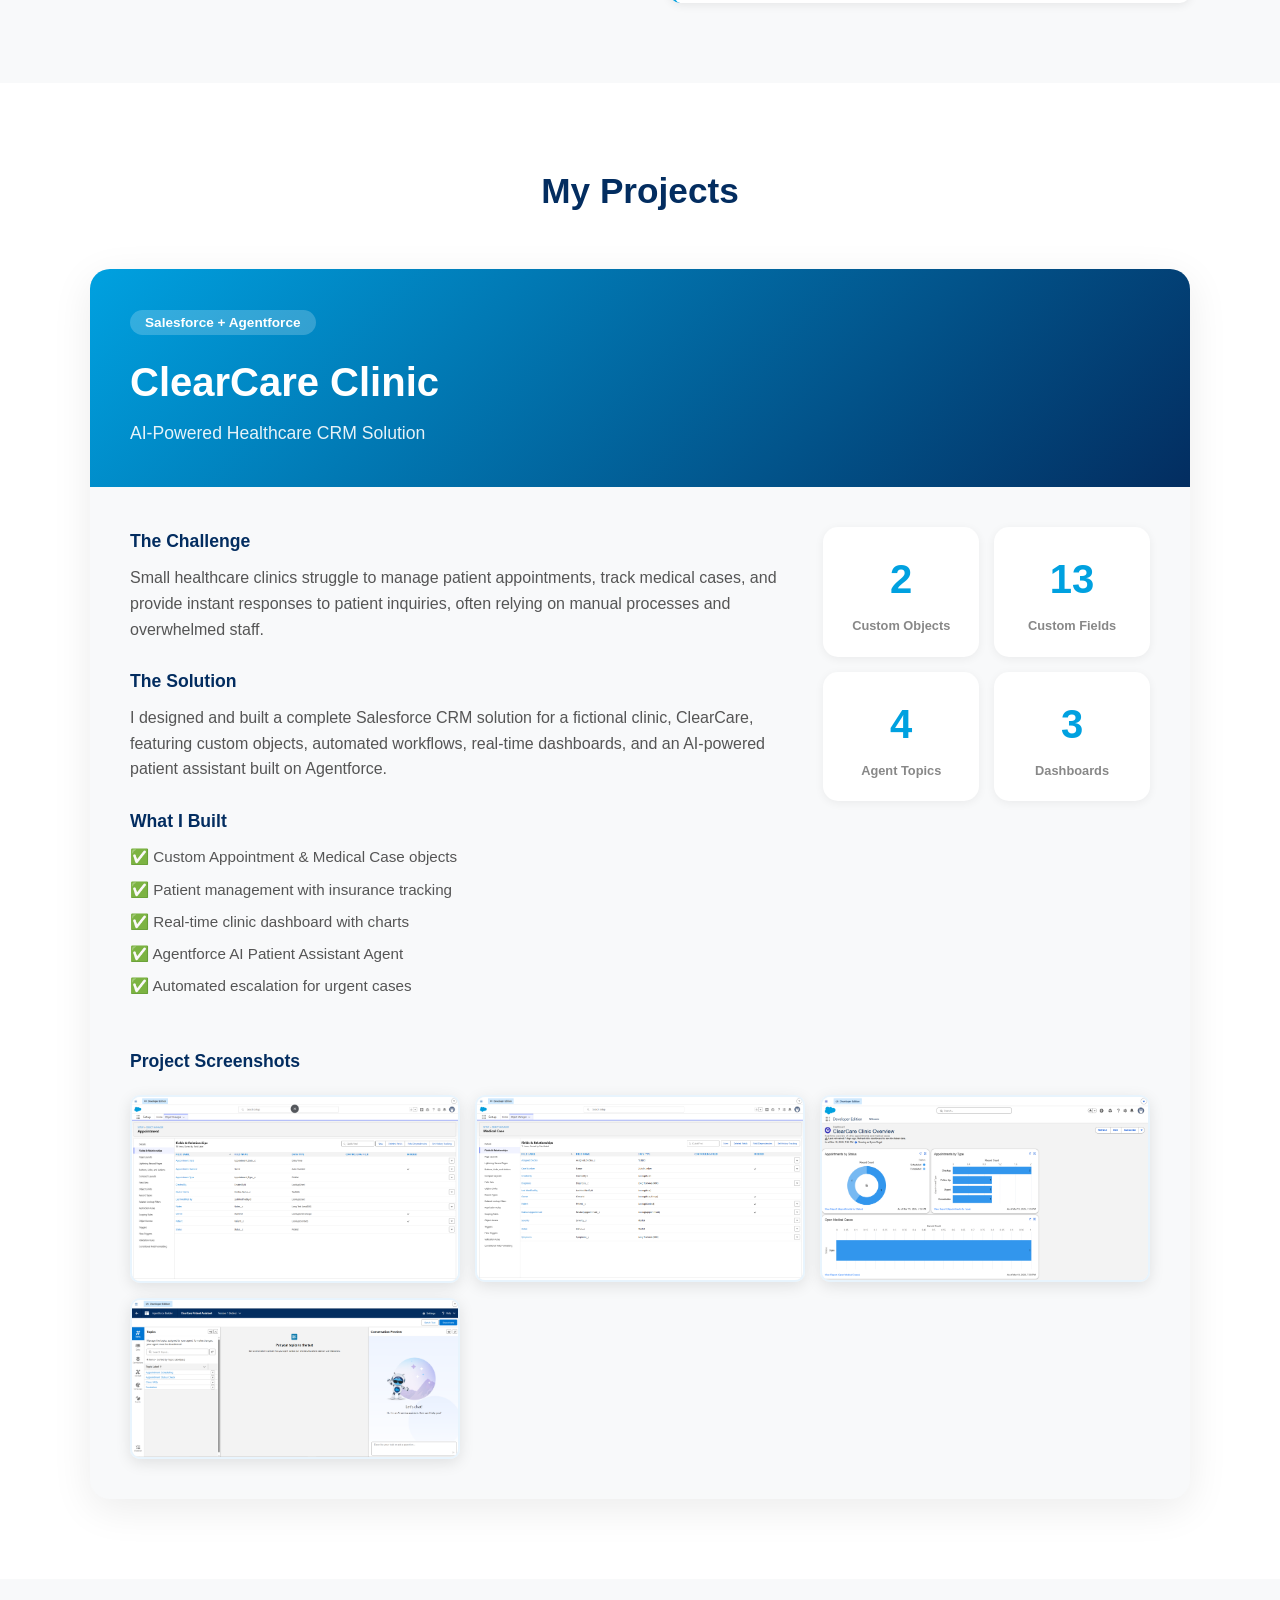
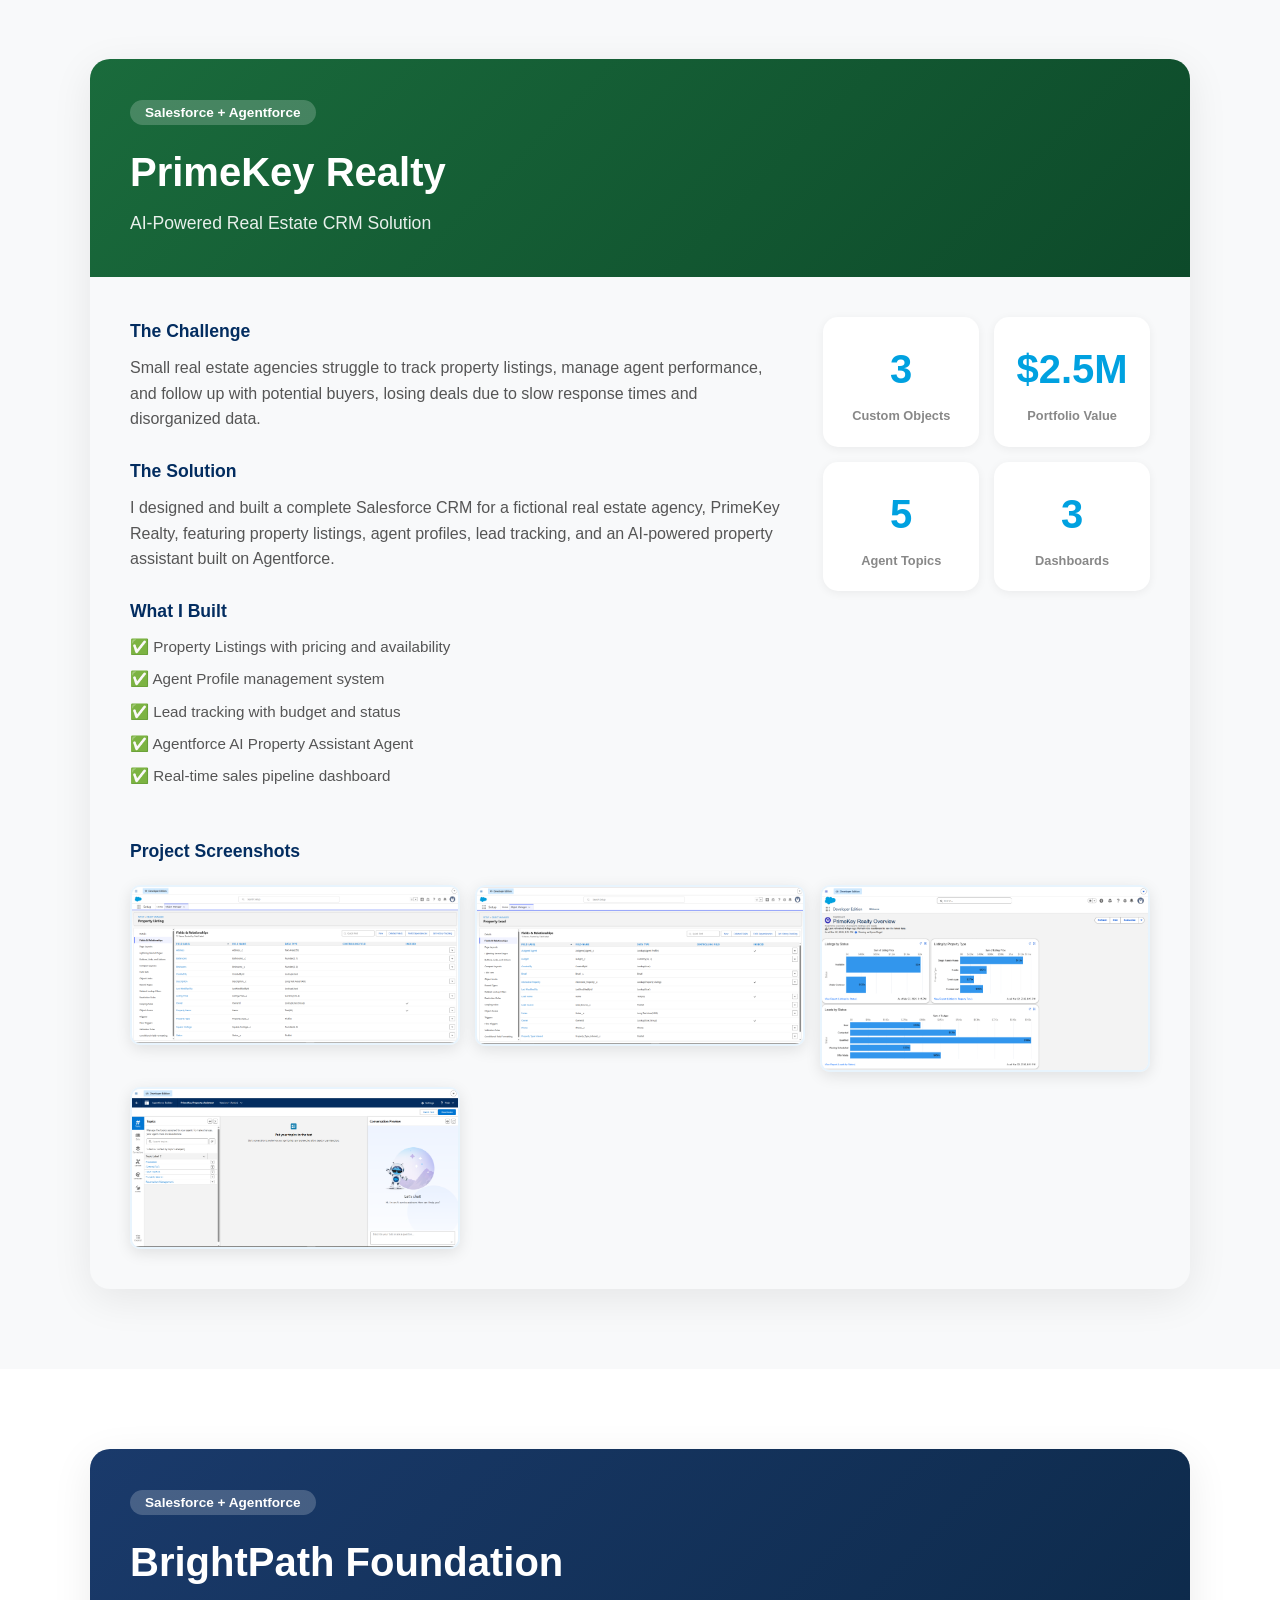
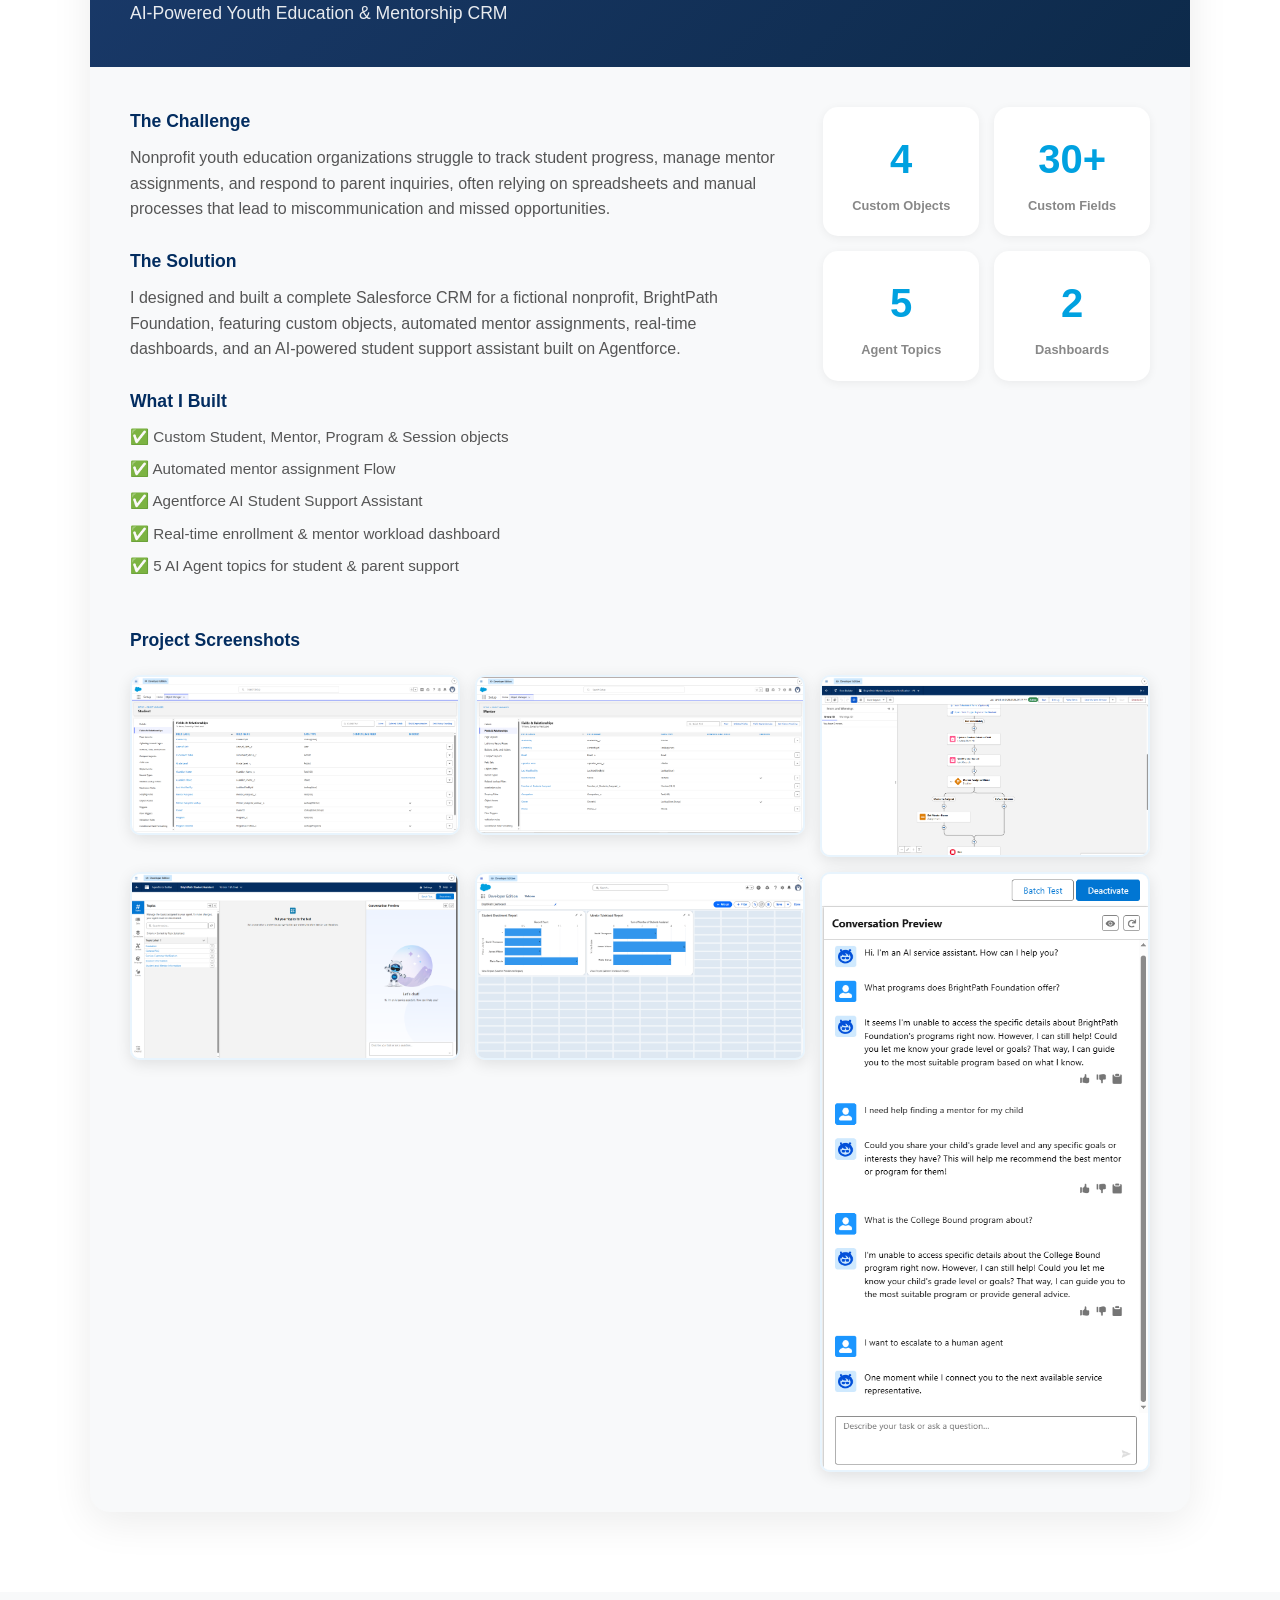
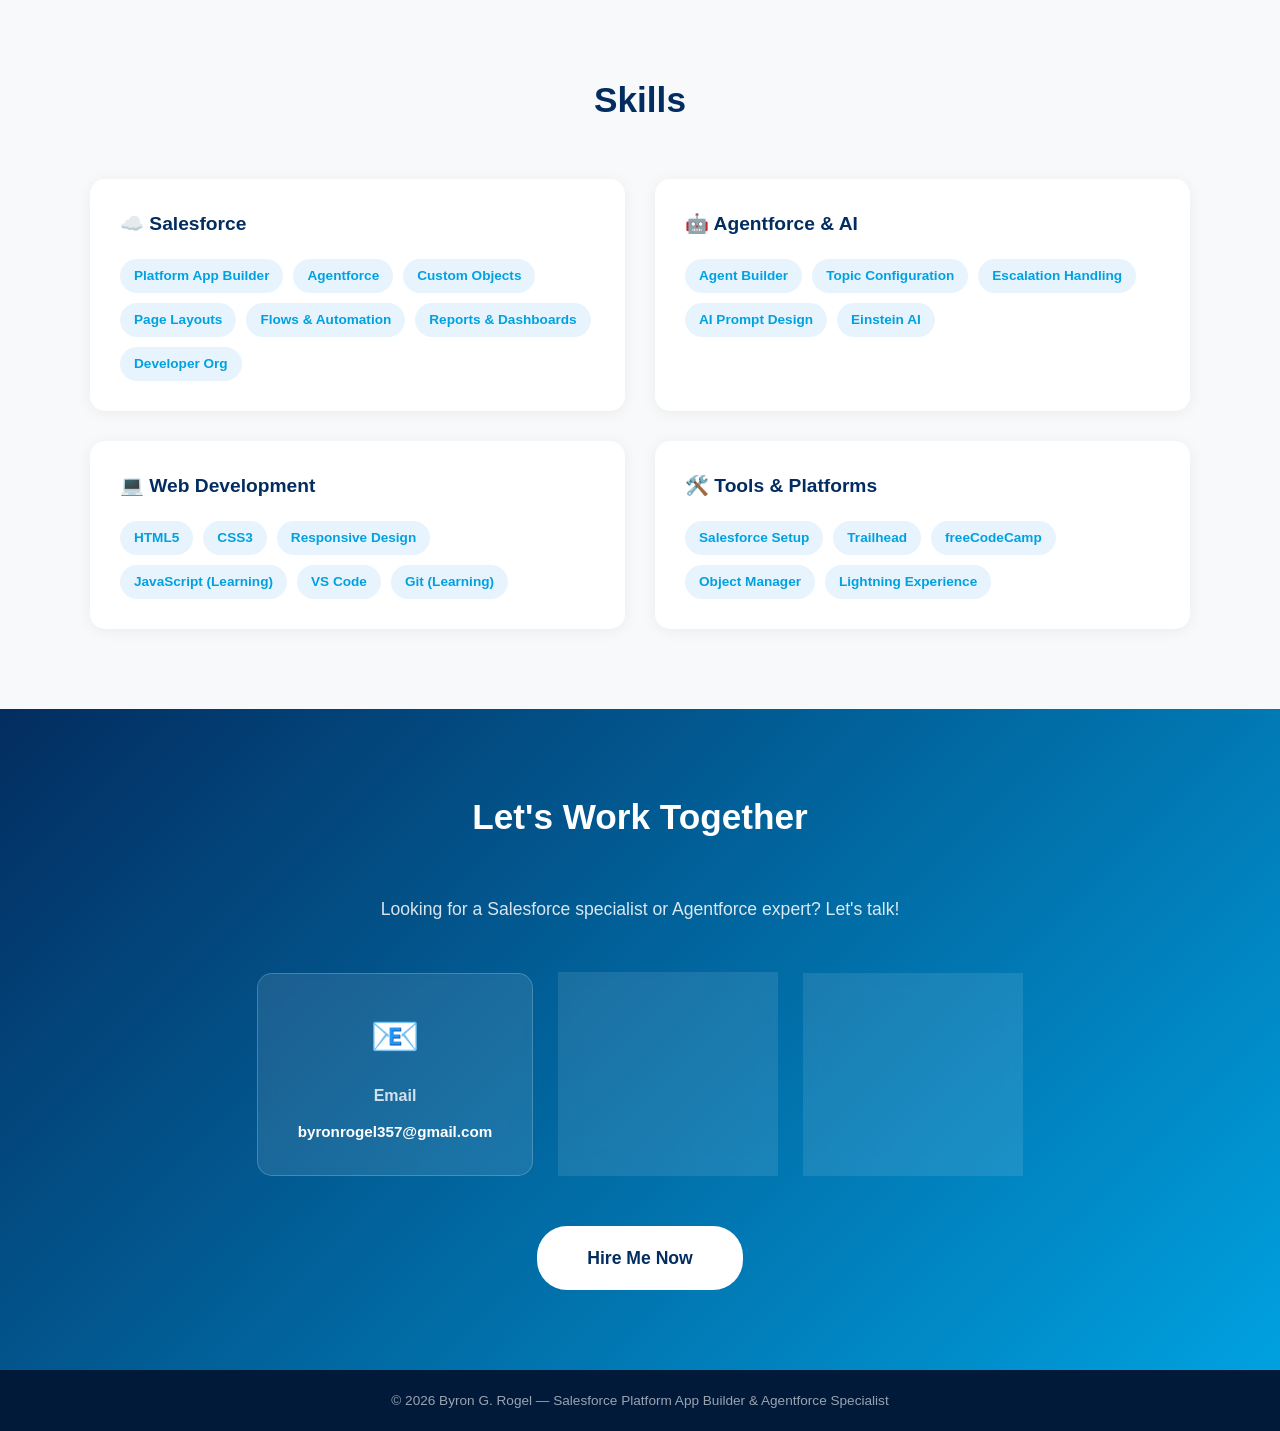
==== commit 1ce5a615: "Fixed lightbox position" ====
--- a/index.html
+++ b/index.html
@@ -8,10 +8,6 @@
 </head>
 <body>
 
-<!-- LIGHTBOX -->
-<div id="lightbox" onclick="closeLightbox()">
-    <img id="lightbox-img" src="">
-</div>
 
 <!-- HERO SECTION -->
 <section id="hero">
@@ -341,5 +337,10 @@
 });
 </script>
 
+<!-- LIGHTBOX -->
+<div id="lightbox" onclick="closeLightbox()">
+    <img id="lightbox-img" src="">
+</div>
+
 </body>
 </html>
--- a/style.css
+++ b/style.css
@@ -538,4 +538,5 @@
     max-height: 90vh;
     border-radius: 10px;
     box-shadow: 0 0 60px rgba(255,255,255,0.15);
+    position: relative;
 }
